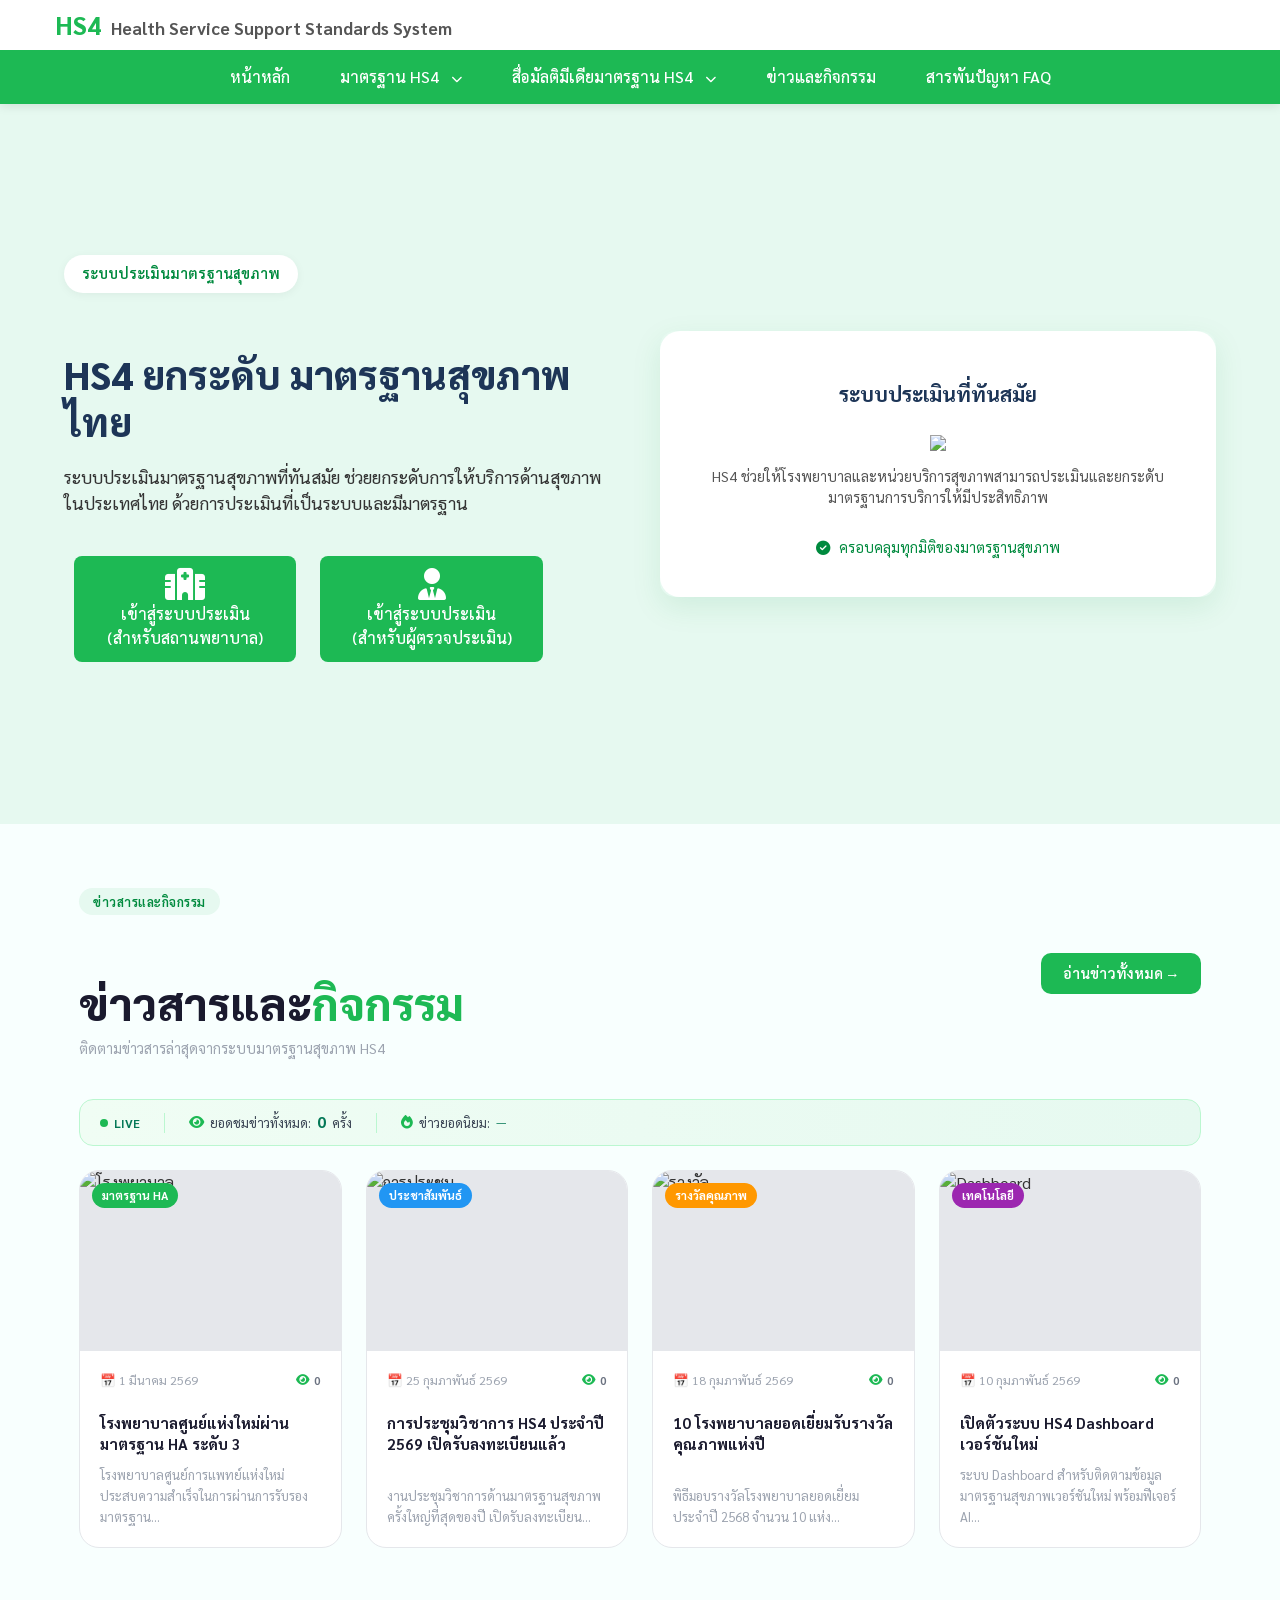
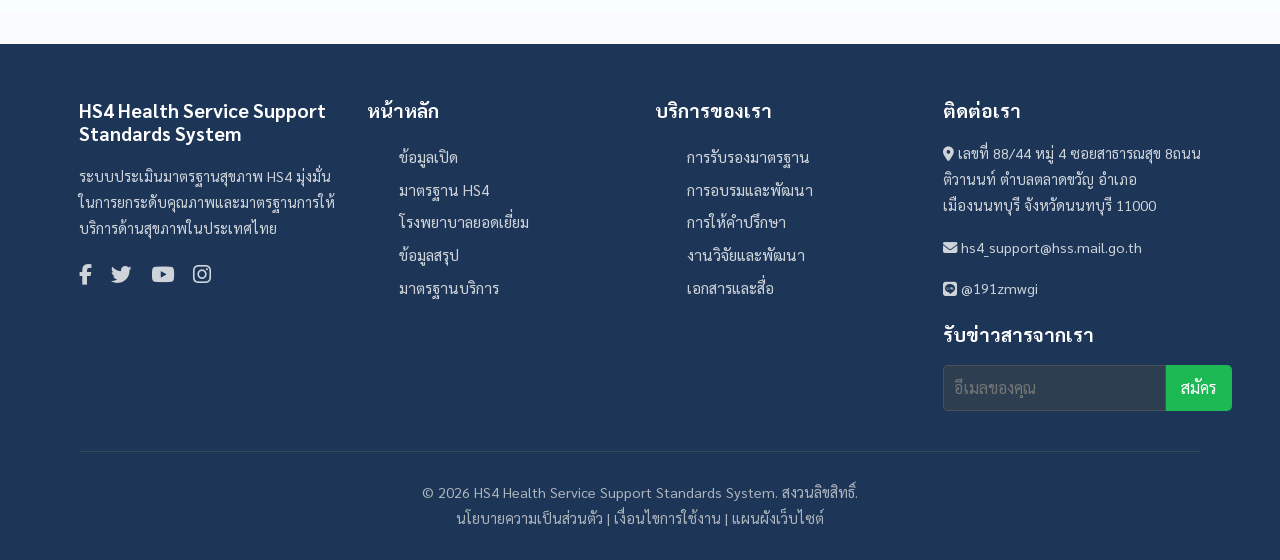
==== index.html @ 90c25e8b "Add files via upload" ====
<!DOCTYPE html>
<html lang="th">
<head>
    <meta charset="UTF-8">
    <meta name="viewport" content="width=device-width, initial-scale=1.0">
    <title>HS4 Health Service Support Standards System</title> 
    <!-- External Resources -->
    <link href="https://fonts.googleapis.com/css2?family=Sarabun:wght@300;400;500;700;800&display=swap" rel="stylesheet">
    <link rel="stylesheet" href="https://cdnjs.cloudflare.com/ajax/libs/font-awesome/6.4.0/css/all.min.css">
    <link href="https://cdn.jsdelivr.net/npm/bootstrap@5.3.2/dist/css/bootstrap.min.css" rel="stylesheet">
    <script src="https://cdn.jsdelivr.net/npm/chart.js@2.9.4/dist/Chart.min.js"></script>

    <!-- Custom CSS -->
    <link rel="stylesheet" href="style.css">
</head>
<body>

    <!-- Header Section -->
    <header>
        <div class="header-top">
            <div class="container logo-container">
                <div class="logo-wrapper">
                    <a href="#" class="logo-text">
                        <span style="color:#1db954; font-weight:800; font-size:1.3em;">HS4</span>
                        <span style="color:#555; font-size:0.9em; margin-left:6px;">Health Service Support Standards System</span>
                    </a>
                </div>
                <button class="mobile-nav-toggle" aria-label="Toggle navigation" aria-expanded="false">
                    <i class="fas fa-bars"></i>
                </button>
            </div>
        </div>

        
<div class="header-nav" id="main-nav">
    <div class="container">
        <nav>
            <ul class="nav-links">
                <!-- หน้าหลัก: เรียกใช้ฟังก์ชันที่ซ่อนหน้าอื่นทั้งหมดและโชว์หน้าแรก -->
                <li><a href="javascript:void(0)" onclick="goToHome();">หน้าหลัก</a></li>
                
                <li class="has-submenu">
                    <a href="javascript:void(0)">มาตรฐาน HS4 <i class="fas fa-chevron-down dropdown-icon"></i></a>
                    <ul class="submenu">
                        <li><a href="manual/manual_hs4.pdf" target="_blank">คู่มือการใช้งานระบบ</a></li>
                        <li><a href="manual/ebook/html/mobile" target="_blank">คู่มือกระบวนการส่งเสริม และพัฒนา HS4</a></li>
                    </ul>
                </li>

                <li class="has-submenu">
                    <a href="javascript:void(0)">สื่อมัลติมีเดียมาตรฐาน HS4 <i class="fas fa-chevron-down dropdown-icon"></i></a>
                    <ul class="submenu">
                        <!-- เพิ่ม return false; เพื่อไม่ให้หน้าเด้ง -->
                        <li><a href="#" onclick="showVideoPage('conference'); return false;"><i class="fas fa-video"></i> วีดีโอ ประชุมวิชาการ</a></li>
                        <li><a href="#" onclick="showVideoPage('standards'); return false;"><i class="fas fa-film"></i> วีดีโอ มาตรฐานระบบ</a></li>
                        <li><a href="https://www.youtube.com/playlist?list=PL6FCkVNXNljeaVotWci-_KBGHEF1aSfK6" target="_blank">วีดิโอมาตรฐานระบบบริการสุขภาพ</a></li>
                    </ul>
                </li>
                
                <!-- แก้ไข tag <a> ที่เขียนซ้ำ และใช้ return false; -->
                <li><a href="#" onclick="showAllNewsPage(); return false;">ข่าวและกิจกรรม</a></li>
                <li class="nav-active"><a href="hs4-faq-sidebar.html">สารพันปัญหา <span class="nav-faq-badge">FAQ</span></a></li>
            </ul>
        </nav>
    </div>
</div>


    </header>

    <main>
        <!-- Hero Section -->
       <!-- Hero Section -->
        <section class="hero">
            <div class="container hero-content">
                <div class="hero-text">
                    <span class="hero-badge">ระบบประเมินมาตรฐานสุขภาพ</span>
                    <h1 style="font-size: 2.4em; color: #1d3557;">HS4 ยกระดับ มาตรฐานสุขภาพไทย</h1>
                    <p>ระบบประเมินมาตรฐานสุขภาพที่ทันสมัย ช่วยยกระดับการให้บริการด้านสุขภาพในประเทศไทย ด้วยการประเมินที่เป็นระบบและมีมาตรฐาน</p>
                    <div class="hero-buttons">
                        <a href="https://hs4.hss.moph.go.th/login" class="btn btn-primary">
                            <i class="fa-solid fa-hospital" style="font-size: 2em;"></i><br>
                             เข้าสู่ระบบประเมิน</br>(สำหรับสถานพยาบาล)  
                        </a>
                        <a href="https://hs4.hss.moph.go.th/login-staff" class="btn btn-primary">
                            <i class="fa-solid fa-user-tie" style="font-size: 2em;"></i><br>
                             เข้าสู่ระบบประเมิน</br>(สำหรับผู้ตรวจประเมิน)  
                        </a>
                    </div>
                    
                </div>
                <div class="hero-visual">
                    <div class="visual-box">
                        <!-- <i class="fas fa-microphone-alt fa-5x"></i> -->
                        <h3>ระบบประเมินที่ทันสมัย</h3>
                        <div class="image-container"><img src="../images/HS4 Logo.png"></div>
                        <p>HS4 ช่วยให้โรงพยาบาลและหน่วยบริการสุขภาพสามารถประเมินและยกระดับมาตรฐานการบริการให้มีประสิทธิภาพ</p>
                        <div class="badge-check"><i class="fas fa-check-circle"></i> ครอบคลุมทุกมิติของมาตรฐานสุขภาพ</div>
                    </div>
                </div>
            </div>
        </section>

     <!-- ============================================================
     NEWS SECTION
     ============================================================ -->
    <section id="news">
        <div class="container">
            <div class="news-header-row reveal">
                <div>
                    <div class="section-tag">ข่าวสารและกิจกรรม</div>
                    <h2 class="section-title" style="text-align:left; margin-bottom:0.25rem;">ข่าวสารและ<span>กิจกรรม</span></h2>
                    <p style="color:#9ca3af; font-size:0.9rem; margin-top:0.5rem; margin-bottom:0;">ติดตามข่าวสารล่าสุดจากระบบมาตรฐานสุขภาพ HS4</p>
                </div>
                <button class="read-all-btn" onclick="showAllNewsPage()">อ่านข่าวทั้งหมด →</button>
            </div>
            <!-- View Stats Bar -->
            <div class="vc-stats-bar" id="newsStatsBar">
                <div class="vc-live"><div class="vc-live-dot"></div><span style="font-size:.75rem;color:#047857;font-weight:700;">LIVE</span></div>
                <div class="vc-stat-sep"></div>
                <div class="vc-stat-item"><i class="fas fa-eye"></i> ยอดชมข่าวทั้งหมด: <strong id="vcNewsTotalEl">0</strong> ครั้ง</div>
                <div class="vc-stat-sep"></div>
                <div class="vc-stat-item"><i class="fas fa-fire"></i> ข่าวยอดนิยม: <span class="vc-stat-top" id="vcNewsTopEl">—</span></div>
            </div>

            <div class="news-grid">

                <div class="news-card reveal" id="hcard-news1" onclick="openNewsModal('news1')" style="position:relative;">
                    <div class="news-img">
                        <img src="https://images.unsplash.com/photo-1587351021759-3e566b6af7cc?w=400&q=80" alt="โรงพยาบาล">
                        <div class="news-cat">มาตรฐาน HA</div>
                    </div>
                    <div class="news-body">
                        <div class="news-date" style="display:flex;justify-content:space-between;align-items:center;">
                            <span>📅 1 มีนาคม 2569</span>
                            <span class="vc-view-badge" id="hbadge-news1"><i class="fas fa-eye"></i> <span class="vc-num" id="hnum-news1">0</span></span>
                        </div>
                        <h3>โรงพยาบาลศูนย์แห่งใหม่ผ่านมาตรฐาน HA ระดับ 3</h3>
                        <p>โรงพยาบาลศูนย์การแพทย์แห่งใหม่ประสบความสำเร็จในการผ่านการรับรองมาตรฐาน...</p>
                    </div>
                </div>

                <div class="news-card reveal" id="hcard-news2" onclick="openNewsModal('news2')" style="position:relative;">
                    <div class="news-img">
                        <img src="https://images.unsplash.com/photo-1576091160399-112ba8d25d1d?w=400&q=80" alt="การประชุม">
                        <div class="news-cat blue">ประชาสัมพันธ์</div>
                    </div>
                    <div class="news-body">
                        <div class="news-date" style="display:flex;justify-content:space-between;align-items:center;">
                            <span>📅 25 กุมภาพันธ์ 2569</span>
                            <span class="vc-view-badge" id="hbadge-news2"><i class="fas fa-eye"></i> <span class="vc-num" id="hnum-news2">0</span></span>
                        </div>
                        <h3>การประชุมวิชาการ HS4 ประจำปี 2569 เปิดรับลงทะเบียนแล้ว</h3>
                        <p>งานประชุมวิชาการด้านมาตรฐานสุขภาพครั้งใหญ่ที่สุดของปี เปิดรับลงทะเบียน...</p>
                    </div>
                </div>

                <div class="news-card reveal" id="hcard-news3" onclick="openNewsModal('news3')" style="position:relative;">
                    <div class="news-img">
                        <img src="https://images.unsplash.com/photo-1559757175-5700dde675bc?w=400&q=80" alt="รางวัล">
                        <div class="news-cat orange">รางวัลคุณภาพ</div>
                    </div>
                    <div class="news-body">
                        <div class="news-date" style="display:flex;justify-content:space-between;align-items:center;">
                            <span>📅 18 กุมภาพันธ์ 2569</span>
                            <span class="vc-view-badge" id="hbadge-news3"><i class="fas fa-eye"></i> <span class="vc-num" id="hnum-news3">0</span></span>
                        </div>
                        <h3>10 โรงพยาบาลยอดเยี่ยมรับรางวัลคุณภาพแห่งปี</h3>
                        <p>พิธีมอบรางวัลโรงพยาบาลยอดเยี่ยมประจำปี 2568 จำนวน 10 แห่ง...</p>
                    </div>
                </div>

                <div class="news-card reveal" id="hcard-news4" onclick="openNewsModal('news4')" style="position:relative;">
                    <div class="news-img">
                        <img src="https://images.unsplash.com/photo-1460925895917-afdab827c52f?w=400&q=80" alt="Dashboard">
                        <div class="news-cat purple">เทคโนโลยี</div>
                    </div>
                    <div class="news-body">
                        <div class="news-date" style="display:flex;justify-content:space-between;align-items:center;">
                            <span>📅 10 กุมภาพันธ์ 2569</span>
                            <span class="vc-view-badge" id="hbadge-news4"><i class="fas fa-eye"></i> <span class="vc-num" id="hnum-news4">0</span></span>
                        </div>
                        <h3>เปิดตัวระบบ HS4 Dashboard เวอร์ชันใหม่</h3>
                        <p>ระบบ Dashboard สำหรับติดตามข้อมูลมาตรฐานสุขภาพเวอร์ชันใหม่ พร้อมฟีเจอร์ AI...</p>
                    </div>
                </div>

            </div>
        </div>
    </section>

</main>
<!-- ============================================================
     ALL NEWS PAGE
     ============================================================ -->
<div id="all-news-page">

    <!-- Banner -->
    <div class="news-page-banner">
        <div class="container">
            <div class="news-page-breadcrumb">
                <a onclick="hideAllNewsPage()"><i class="fas fa-home"></i> หน้าหลัก</a>
                <span class="sep">›</span>
                <span>ข่าวสารและกิจกรรม</span>
            </div>
            <h1>ข่าวสารและ<span>กิจกรรม</span></h1>
            <p>ติดตามข่าวสาร นวัตกรรม และความเคลื่อนไหวล่าสุดจากระบบมาตรฐานสุขภาพ HS4</p>
        </div>
    </div>

    <!-- Filter Bar -->
    <div class="news-filter-bar">
        <div class="container">
            <div class="news-filter-inner">
                <div class="filter-cats" id="filterCats">
                    <button class="filter-cat-btn active" data-cat="all" onclick="filterNews('all', this)">ทั้งหมด</button>
                    <button class="filter-cat-btn" data-cat="c-ha" onclick="filterNews('c-ha', this)">มาตรฐาน HA</button>
                    <button class="filter-cat-btn" data-cat="c-pr" onclick="filterNews('c-pr', this)">ประชาสัมพันธ์</button>
                    <button class="filter-cat-btn" data-cat="c-award" onclick="filterNews('c-award', this)">รางวัลคุณภาพ</button>
                    <button class="filter-cat-btn" data-cat="c-tech" onclick="filterNews('c-tech', this)">เทคโนโลยี</button>
                    <button class="filter-cat-btn" data-cat="c-policy" onclick="filterNews('c-policy', this)">นโยบาย</button>
                    <button class="filter-cat-btn" data-cat="c-edu" onclick="filterNews('c-edu', this)">อบรม &amp; พัฒนา</button>
                    <button class="filter-cat-btn" data-cat="c-inter" onclick="filterNews('c-inter', this)">นานาชาติ</button>
                </div>
                <div class="filter-right">
                    <div class="filter-search-box">
                        <input type="text" id="newsSearchInput" placeholder="ค้นหาข่าว..." oninput="searchNews(this.value)">
                        <button><i class="fas fa-search"></i></button>
                    </div>
                    <select class="sort-select" onchange="sortNews(this.value)" id="sortSelect">
                        <option value="newest">ล่าสุดก่อน</option>
                        <option value="oldest">เก่าสุดก่อน</option>
                        <option value="alpha">ก-ฮ</option>
                    </select>
                </div>
            </div>
        </div>
    </div>

    <!-- Content -->
    <div class="container">
        <div class="news-results-info">
            <p class="results-count" id="resultsCount">แสดง <strong>1–9</strong> จาก <strong>27</strong> ข่าว</p>
            <div class="view-toggle">
                <button class="view-btn active" id="gridViewBtn" onclick="setView('grid')" title="Grid View"><i class="fas fa-th"></i></button>
                <button class="view-btn" id="listViewBtn" onclick="setView('list')" title="List View"><i class="fas fa-list"></i></button>
            </div>
        </div>

        <!-- View Stats Bar for All-News page -->
        <div class="vc-stats-bar" id="allNewsStatsBar">
            <div class="vc-live"><div class="vc-live-dot"></div><span style="font-size:.75rem;color:#047857;font-weight:700;">LIVE</span></div>
            <div class="vc-stat-sep"></div>
            <div class="vc-stat-item"><i class="fas fa-eye"></i> ยอดชมทั้งหมด: <strong id="vcAllNewsTotalEl">0</strong> ครั้ง</div>
            <div class="vc-stat-sep"></div>
            <div class="vc-stat-item"><i class="fas fa-fire"></i> ข่าวยอดนิยม: <span class="vc-stat-top" id="vcAllNewsTopEl">—</span></div>
        </div>

        <div class="allnews-grid" id="allNewsGrid"></div>
        <div id="noResults" class="no-results" style="display:none;">
            <i class="fas fa-search"></i>
            <h3>ไม่พบข่าวที่ค้นหา</h3>
            <p>ลองเปลี่ยนคำค้นหาหรือหมวดหมู่</p>
        </div>
        <div class="pagination-wrap" id="paginationWrap"></div>
    </div>

</div>



<!-- ============================================================
     VIDEO PAGE
     ============================================================ -->
<div id="video-page">

    <!-- Banner -->
    <div class="vp-banner" id="vpBanner">
        <div class="container">
            <div class="vp-breadcrumb">
                <a onclick="hideVideoPage()">หน้าหลัก</a>
                <span class="sep">›</span>
                <a>มาตรฐาน HS4</a>
                <span class="sep">›</span>
                <span id="vpBreadcrumbCurrent">วีดีโอ</span>
            </div>
            <h1 id="vpBannerTitle">วีดีโอ <span id="vpBannerSpan">ประชุมเชิงวิชาการ</span></h1>
            <p id="vpBannerDesc">รวมวีดีโอการประชุม สัมมนา และการนำเสนอวิชาการด้านมาตรฐานสุขภาพ</p>
            <div class="vp-banner-stats">
                <div class="vp-banner-stat"><strong id="vpStatTotal">20</strong><span>วีดีโอทั้งหมด</span></div>
                <div class="vp-banner-stat"><strong>2.5K+</strong><span>ผู้ชมรวม</span></div>
                <div class="vp-banner-stat"><strong>2569</strong><span>ปีล่าสุด</span></div>
            </div>
        </div>
    </div>

    <!-- Tab bar -->
    <div class="vp-tabs-bar">
        <div class="container">
            <div class="vp-tabs-inner">
                <div class="vp-tab-btns">
                    <button class="vp-tab-btn active" id="vpTabConf" onclick="switchVideoTab('conference')">
                        <i class="fas fa-chalkboard-teacher"></i> ประชุมเชิงวิชาการ
                        <span class="vp-tab-count">12</span>
                    </button>
                    <button class="vp-tab-btn" id="vpTabStd" onclick="switchVideoTab('standards')">
                        <i class="fas fa-certificate"></i> มาตรฐานระบบ
                        <span class="vp-tab-count">8</span>
                    </button>
                </div>
                <div class="vp-search-wrap">
                    <div class="vp-search-box">
                        <input type="text" id="vpSearchInput" placeholder="ค้นหาวีดีโอ..." oninput="vpSearch(this.value)">
                        <button><i class="fas fa-search"></i></button>
                    </div>
                </div>
            </div>
        </div>
    </div>

    <!-- Body -->
    <div class="vp-body">
        <div class="container">

            <!-- Section header -->
            <div class="vp-section-head">
                <div class="vp-section-title">
                    <i class="fas fa-play-circle"></i>
                    <span id="vpSectionLabel">วีดีโอแนะนำ</span>
                </div>
                <div style="display:flex;align-items:center;gap:1rem;">
                    <span id="vpResultCount" style="font-size:0.82rem;color:#9ca3af;"></span>
                    <div class="vp-sort-row">
                        <select class="vp-sort-sel" onchange="vpSort(this.value)">
                            <option value="newest">ล่าสุดก่อน</option>
                            <option value="popular">ยอดนิยม</option>
                            <option value="alpha">ตามตัวอักษร</option>
                        </select>
                    </div>
                </div>
            </div>
            <!-- Video View Stats Bar -->
            <div class="vc-stats-bar" id="videoStatsBar">
                <div class="vc-live"><div class="vc-live-dot"></div><span style="font-size:.75rem;color:#047857;font-weight:700;">LIVE</span></div>
                <div class="vc-stat-sep"></div>
                <div class="vc-stat-item"><i class="fas fa-play-circle"></i> ยอดชมวีดีโอทั้งหมด: <strong id="vcVideoTotalEl">0</strong> ครั้ง</div>
                <div class="vc-stat-sep"></div>
                <div class="vc-stat-item"><i class="fas fa-fire"></i> ยอดนิยม: <span class="vc-stat-top" id="vcVideoTopEl">—</span></div>
            </div>
            <div class="vp-grid" id="vpGrid"></div>
            <div class="vp-empty" id="vpEmpty" style="display:none;">
                <i class="fas fa-video-slash"></i>
                <h3>ไม่พบวีดีโอที่ค้นหา</h3>
                <p>ลองเปลี่ยนคำค้นหา หรือเลือกหมวดหมู่อื่น</p>
            </div>
        </div>
    </div>
</div>

<!-- Video player modal -->
<div class="vp-modal-backdrop" id="vpModalBackdrop" onclick="handleVpBackdrop(event)">
    <div class="vp-modal-box" id="vpModalBox">
        <div class="vp-modal-player">
            <img id="vpModalImg" src="" alt="">
            <div class="vp-modal-play-center">
                <button class="vp-modal-play-btn"><i class="fas fa-play"></i></button>
                <span class="vp-modal-note">* คลิกเพื่อเปิด YouTube บนแท็บใหม่</span>
            </div>
            <button class="vp-modal-close" onclick="closeVideoModal()"><i class="fas fa-times"></i></button>
        </div>
        <div class="vp-modal-info">
            <h3 id="vpModalTitle"></h3>
            <div class="vp-modal-info-row">
                <div class="vp-modal-meta">
                    <span><i class="far fa-calendar-alt"></i> <span id="vpModalDate"></span></span>
                    <span><i class="fas fa-eye"></i> <span id="vpModalViews"></span> ครั้ง</span>
                    <span><i class="fas fa-clock"></i> <span id="vpModalDur"></span></span>
                    <span><i class="fas fa-tag"></i> <span id="vpModalCat"></span></span>
                </div>
                <div class="vp-modal-share">
                    <button class="vp-share-btn yt" onclick="openYouTube()"><i class="fab fa-youtube"></i> YouTube</button>
                    <button class="vp-share-btn fb"><i class="fab fa-facebook-f"></i></button>
                    <button class="vp-share-btn ln"><i class="fas fa-comment"></i></button>
                </div>
            </div>
        </div>
    </div>
</div>


<!-- ============================================================
     NEWS MODAL POPUP
     ============================================================ -->
<div class="news-modal-backdrop" id="newsModalBackdrop" onclick="handleBackdropClick(event)">
    <div class="news-modal-box" id="newsModalBox">

        <!-- Green banner header with title -->
        <div class="modal-hero-banner" id="modalHeroBanner">
            <button class="modal-close-btn" onclick="closeNewsModal()" title="ปิด">
                <i class="fas fa-times"></i>
            </button>
            <div class="modal-hero-banner-inner">
                <div class="modal-cat-badge" id="modalCatBadge"></div>
                <h2 id="modalHeroTitle"></h2>
            </div>
        </div>

        <!-- Scrollable body -->
        <div class="modal-scroll-body">

            <!-- Meta row -->
            <div class="modal-meta-row">
                <div class="modal-meta-item"><i class="far fa-calendar-alt"></i> <span id="modalDate"></span></div>
                <div class="modal-meta-item"><i class="far fa-user"></i> <span id="modalAuthor"></span></div>
                <div class="modal-meta-item"><i class="fas fa-tag"></i> <span id="modalCategory"></span></div>
                <div class="modal-meta-item vc-modal-meta">
                    <i class="fas fa-eye"></i>
                    <span class="vc-modal-num" id="modalViewCount">0</span>
                    <span>ครั้ง</span>
                </div>
            </div>

            <!-- Content -->
            <div class="modal-content-area">
                <div class="modal-lead" id="modalLead"></div>
                <div class="modal-body-text" id="modalBody"></div>
            </div>

            <!-- Footer row -->
            <div class="modal-footer-row">
                <div class="modal-brand-note"><i class="fas fa-shield-alt"></i> HS4 Health Standards System</div>
                <div>
                    <span class="modal-share-label" style="margin-right:0.75rem;">แชร์ข่าวนี้:</span>
                    <div class="modal-share-btns" style="display:inline-flex;">
                        <button class="share-btn fb"><i class="fab fa-facebook-f"></i> Facebook</button>
                        <button class="share-btn tw"><i class="fab fa-twitter"></i> Twitter</button>
                        <button class="share-btn ln"><i class="fas fa-comment"></i> Line</button>
                    </div>
                </div>
            </div>
        </div>
    </div>
</div>


<!-----------------=============================================
FAQ
===========================================-------------------->






<!-- ============================================================
     FOOTER
     ============================================================ -->
<footer>
    <div class="container">
        <div class="footer-grid">
            <div class="footer-col">
                <h4>HS4 Health Service Support Standards System</h4>
                <p>ระบบประเมินมาตรฐานสุขภาพ HS4 มุ่งมั่นในการยกระดับคุณภาพและมาตรฐานการให้บริการด้านสุขภาพในประเทศไทย</p>
                <div class="social-icons">
                    <a href="#"><i class="fab fa-facebook-f"></i></a>
                    <a href="#"><i class="fab fa-twitter"></i></a>
                    <a href="#"><i class="fab fa-youtube"></i></a>
                    <a href="#"><i class="fab fa-instagram"></i></a>
                </div>
            </div>
            <div class="footer-col">
                <h4>หน้าหลัก</h4>
                <ul>
                    <li><a href="#opendata">ข้อมูลเปิด</a></li>
                    <li><a href="#standard">มาตรฐาน HS4</a></li>
                    <li><a href="#moph">โรงพยาบาลยอดเยี่ยม</a></li>
                    <li><a href="#sumary">ข้อมูลสรุป</a></li>
                    <li><a href="#service">มาตรฐานบริการ</a></li>
                </ul>
            </div>
            <div class="footer-col">
                <h4>บริการของเรา</h4>
                <ul>
                    <li><a href="#">การรับรองมาตรฐาน</a></li>
                    <li><a href="#">การอบรมและพัฒนา</a></li>
                    <li><a href="#">การให้คำปรึกษา</a></li>
                    <li><a href="#">งานวิจัยและพัฒนา</a></li>
                    <li><a href="#">เอกสารและสื่อ</a></li>
                </ul>
            </div>
            <div class="footer-col">
                    <h4>ติดต่อเรา</h4>
                    <p><i class="fas fa-map-marker-alt"></i>  เลขที่ 88/44 หมู่ 4 ซอยสาธารณสุข 8ถนนติวานนท์ ตำบลตลาดขวัญ อำเภอเมืองนนทบุรี จังหวัดนนทบุรี 11000</p>
                    <p><i class="fas fa-envelope"></i> hs4_support@hss.mail.go.th</p>
                    <p><i class="fa-brands fa-line"></i> @191zmwgi</p>
                    <h4>รับข่าวสารจากเรา</h4>
                    <form class="newsletter-form">
                        <input type="email" placeholder="อีเมลของคุณ">
                        <button type="submit" class="btn-submit">สมัคร</button>
                    </form>
            </div>
        </div>
        <div class="footer-bottom">
            <p>&copy; 2026 HS4 Health Service Support Standards System. สงวนลิขสิทธิ์.</p>
            <p>นโยบายความเป็นส่วนตัว | เงื่อนไขการใช้งาน | แผนผังเว็บไซต์</p>
        </div>
    </div>
</footer>




</main>
<script src="script.js"></script>
</body>
</html>
---- style.css ----
/* ============================================================
   GLOBAL & VARIABLES
   ============================================================ */
* { margin: 0; padding: 0; box-sizing: border-box; }

:root {
    --primary-color: #1db954;
    --primary-color-hover: #17a049;
    --bg-color: #f9fbfd;
    --heading-color: #1d3557;
    --text-primary: #333;
    /* ... คัดลอก CSS Variables อื่นๆ จากต้นฉบับ ... */

    --text-secondary: #555;
    --heading-color: #1d3557;
    --primary-color: #1db954;
    --primary-color-hover: #17a049;
    --medium-green: #008a3e;
    --dark-green: #005f2a;
    --color-pink: #f54899;
    --border-color: #e0e0e0;
    --border-color-light: #ddd;
    --border-color-lightest: #eee;
    --shadow-color: rgba(0,0,0,0.05);
    --shadow-color-card: rgba(0,0,0,0.08);
    --shadow-color-hero: rgba(0,138,62,0.1);
    --footer-bg: #1d3557;
    /* News variables */
    --green-primary: #1db954;
    --green-dark: #17a049;
    --green-light: #e6f9f0;
    --text-main: #1a1a2e;
    --text-body: #374151;
    --border: #e5e7eb;
    --bg-light: #f8fffe;
}

body {
    font-family: 'Sarabun', sans-serif;
    background-color: var(--bg-color);
    color: var(--text-primary);
}

/* ============================================================
   HEADER & NAVIGATION
   ============================================================ */
header {
    box-shadow: 0 2px 10px rgba(0,0,0,0.1);
    position: sticky;
    top: 0;
    z-index: 1000;
    background-color: #fff;
}
/* ... คัดลอก CSS ของ Header, Nav, Hero, News, Table, Modal และ Responsive ทั้งหมดจากต้นฉบับ ... */

h1,h2,h3,h4,h5,h6 {
    font-weight: 700;
    margin-bottom: 0.8rem;
    color: var(--heading-color);
    margin-top: 1em;
}

p { margin-bottom: 1rem; color: var(--text-secondary); }
a { text-decoration: none; color: var(--primary-color); }
img { max-width: 100%; height: auto; display: block; }

.container { width: 90%; max-width: 1200px; margin: 0 auto; padding: 0 15px; }
section { padding: 60px 0; }

/* ============================================================
   SECTION TAGS
   ============================================================ */
.section-tag {
    display: inline-block;
    background: var(--green-light);
    color: var(--medium-green);
    font-weight: 600;
    font-size: 0.8rem;
    padding: 4px 14px;
    border-radius: 100px;
    text-transform: uppercase;
    letter-spacing: 0.5px;
    margin-bottom: 1rem;
}
.section-tag.pink-tag { background-color: var(--bg-accent-light-pink); color: var(--color-pink); }

/* ============================================================
   BUTTONS
   ============================================================ */
.btn {
    display: inline-block;
    padding: 12px 25px;
    margin: 10px;
    border-radius: 8px;
    font-weight: 500;
    font-size: 1em;
    transition: all 0.3s ease;
    cursor: pointer;
    border: none;
}
.btn-primary { background-color: var(--primary-color); color: #fff; text-align: center; width: 40%; }
.btn-primary:hover { background-color: var(--primary-color-hover); }
.btn-secondary {
    background-color: var(--bg-accent-light-green);
    color: var(--primary-color);
    border: 1px solid var(--primary-color);
    text-align: center; width: 40%;
}
.btn-secondary:hover { background-color: var(--bg-accent-lighter-green); }

/* ============================================================
   HEADER & NAV
   ============================================================ */
header {
    box-shadow: 0 2px 10px rgba(0,0,0,0.1);
    position: sticky;
    top: 0;
    z-index: 1000;
    background-color: #fff;
}
.header-top { background-color: #fff; padding: 10px 0; display: flex; align-items: center; }
.logo-container { display: flex; justify-content: space-between; align-items: center; width: 100%; }
.logo-wrapper { display: flex; align-items: center; gap: 15px; }
.logo-img { height: 50px; width: auto; }
.logo-text { font-size: 1.2rem; font-weight: 700; color: #006400; text-decoration: none; line-height: 1.2; }
.header-nav { background-color: #1db954; width: 100%; transition: max-height 0.35s ease-out; }
.header-nav nav { display: flex; justify-content: center; }
.nav-links { list-style: none; display: flex; margin: 0; padding: 0; }
.nav-links li { margin: 0; position: relative; }
.nav-links a { display: block; color: #fff !important; font-weight: 500; text-decoration: none; padding: 15px 25px; transition: all 0.3s ease; }
.nav-links a:hover { background-color: rgba(0,0,0,0.1); }
.dropdown-icon { font-size: 0.7em; margin-left: 8px; transition: transform 0.3s ease; }
.submenu {
    list-style: none; padding: 0; margin: 0;
    position: absolute; top: 100%; left: 0;
    background-color: #28a745; min-width: 220px;
    box-shadow: 0 4px 10px rgba(0,0,0,0.15);
    border-radius: 0 0 4px 4px;
    opacity: 0; visibility: hidden;
    transform: translateY(10px);
    transition: all 0.3s ease;
}
.has-submenu:hover .submenu { opacity: 1; visibility: visible; transform: translateY(0); }
.submenu li a { padding: 12px 20px; }
.mobile-nav-toggle { display: none; background: none; border: none; font-size: 1.8rem; color: #333; cursor: pointer; }

@media (max-width: 768px) {
    .logo-text { font-size: 1rem; }
    .logo-img { height: 40px; }
    .mobile-nav-toggle { display: block; }
    .header-nav { position: absolute; top: 100%; left: 0; right: 0; overflow: hidden; max-height: 0; }
    .header-nav.nav-active { max-height: 100vh; }
    .nav-links { flex-direction: column; width: 100%; }
    .nav-links a { text-align: left; padding: 15px 25px; border-bottom: 1px solid rgba(255,255,255,0.1); }
    .has-submenu>a { display: flex; justify-content: space-between; align-items: center; }
    .submenu { position: static; transform: none; opacity: 1; visibility: visible; background-color: #1a9e4a; box-shadow: none; max-height: 0; overflow: hidden; }
    .submenu.submenu-active { max-height: 200px; }
    .submenu a { padding-left: 40px; }
}

/* ============================================================
   HERO SECTION
   ============================================================ */
.hero {
    background-color: #e6f9f0;
    padding: 80px 0;
    min-height: 80vh;
    display: flex;
    align-items: center;
}
.hero-content {
    display: flex;
    align-items: center;
    gap: 40px;
    background-color: transparent;
    margin: 0 auto;
    padding: 20px 0;
}
.hero-visual{
  background-color:white;
  border-radius: 20px;
}
.hero-text, .hero-visual { flex: 1; }
.hero-badge {
    display: inline-block;
    background-color:white;
    color: var(--medium-green);
    padding: 8px 18px;
    border-radius: 25px;
    font-size: 0.9em;
    font-weight: 600;
    margin-bottom: 20px;
    box-shadow: 0 2px 10px var(--shadow-color);
}
.hero-text h1 { font-size: 2.8em; font-weight: 800; color: var(--dark-green); line-height: 1.2; margin-bottom: 20px; }
.hero-text p { font-size: 1.1em; color: var(--text-primary); margin-bottom: 30px; margin-top: 1em; }
.hero-stats { margin-top: 40px; display: flex; gap: 30px; flex-wrap: wrap; }
.hero-stats div { font-size: 0.95em; color: var(--text-primary); }
.hero-stats strong { display: block; font-size: 1.8em; color: var(--medium-green); font-weight: 700; }
.visual-box {
    background-color: var(--bg-secondary-color);
    padding: 30px;
    border-radius: 15px;
    box-shadow: 0 10px 30px var(--shadow-color-hero);
    text-align: center;
}
.visual-box h3 { font-size: 1.3em; color: var(--heading-color); }
.visual-box p { font-size: 0.9em; color: var(--text-secondary); margin-bottom: 20px; }
.badge-check {
    background-color: var(--bg-accent-light-green);
    color: var(--medium-green);
    padding: 8px 15px;
    border-radius: 20px;
    font-size: 0.9em;
    display: inline-block;
}
.badge-check i { margin-right: 5px; }

.image-container {
    display: flex;
    justify-content: center; /* จัดกลางแนวนอน */
    align-items: center;     /* จัดกลางแนวตั้ง */
    padding: 15px 0;
}


/* ============================================================
   OPEN DATA SECTION
   ============================================================ */
.open-data { background-color: var(--bg-secondary-color); }
.open-data h2 { text-align: center; font-size: 2.2em; margin-bottom: 15px; }
.open-data>.container>p { text-align: center; max-width: 700px; margin: 0 auto 40px; }
.cards-grid { display: grid; grid-template-columns: repeat(auto-fit, minmax(250px, 1fr)); gap: 30px; }
.card {
    background-color: var(--bg-color);
    padding: 30px;
    border-radius: 10px;
    border: 1px solid var(--border-color);
    transition: transform 0.3s ease, box-shadow 0.3s ease;
}
.card:hover { transform: translateY(-5px); background-color: var(--bg-accent-light-green); box-shadow: 0 8px 20px var(--shadow-color-card); }
.card i { font-size: 2.5em; color: var(--primary-color); margin-bottom: 15px; display: block; }
.card h3 { font-size: 1.2em; margin-bottom: 10px; }
.card p { font-size: 0.9em; line-height: 1.6; }

/* ============================================================
   DATA TABLE SECTION
   ============================================================ */
.data-table-info { background-color: var(--bg-accent-light-green); }
.data-table-info h3 { font-size: 1.8em; text-align: center; margin-bottom: 30px; }
.data-table-info table {
    width: 100%; border-collapse: collapse; margin-bottom: 30px;
    background-color: var(--bg-secondary-color);
    box-shadow: 0 4px 15px var(--shadow-color);
    border-radius: 8px; overflow: hidden;
}
.data-table-info th, .data-table-info td { padding: 15px; text-align: left; border-bottom: 1px solid var(--border-color-lightest); }
.data-table-info th { background-color: var(--bg-accent-lighter-green); color: var(--dark-green); font-weight: 600; }
.data-table-info td { font-size: 0.95em; }
.data-table-info tr:last-child td { border-bottom: none; }
.data-table-info .btn { display: block; width: fit-content; margin: 0 auto; }

/* ============================================================
   NEWS SECTION
   ============================================================ */
#news { background: var(--bg-light); padding: 4rem 0; }
.news-header-row {
    display: flex; align-items: center; justify-content: space-between;
    flex-wrap: wrap; gap: 1.5rem; margin-bottom: 2.5rem;
}
.section-title { font-size: clamp(1.8rem, 4vw, 2.8rem); font-weight: 800; color: var(--text-main); line-height: 1.2; margin-bottom: 1rem; }
.section-title span { color: var(--green-primary); }
.read-all-btn {
    display: inline-flex; align-items: center; gap: 6px;
    background: var(--green-primary); color: white;
    padding: 10px 22px; border-radius: 10px;
    font-size: 0.9rem; font-weight: 600;
    cursor: pointer; border: none; transition: all 0.2s;
}
.read-all-btn:hover { background: var(--green-dark); transform: translateX(2px); }
.news-grid { display: grid; grid-template-columns: repeat(4, 1fr); gap: 1.5rem; }
@media (max-width: 1100px) { .news-grid { grid-template-columns: repeat(2, 1fr); } }
@media (max-width: 600px) { .news-grid { grid-template-columns: 1fr; } }

.news-card {
    border-radius: 20px; overflow: hidden; background: white;
    border: 1px solid var(--border);
    transition: all 0.3s ease-in-out; cursor: pointer;
    display: flex; flex-direction: column;
}
.news-card:hover { transform: translateY(-8px); box-shadow: 0 20px 40px rgba(0,0,0,0.08); }
.news-img { height: 180px; position: relative; overflow: hidden; background: #e5e7eb; }
.news-img img { width: 100%; height: 100%; object-fit: cover; transition: transform 0.4s ease; }
.news-card:hover .news-img img { transform: scale(1.05); }
.news-cat {
    position: absolute; top: 12px; left: 12px;
    background: var(--green-primary); color: white;
    font-size: 0.72rem; font-weight: 700;
    padding: 4px 10px; border-radius: 100px; z-index: 1;
}
.news-cat.blue { background: #2196f3; }
.news-cat.orange { background: #ff9800; }
.news-cat.purple { background: #9c27b0; }
.news-body { padding: 1.25rem; flex-grow: 1; display: flex; flex-direction: column; }
.news-date { font-size: 0.78rem; color: #9ca3af; margin-bottom: 0.5rem; display: flex; align-items: center; gap: 5px; }
.news-body h3 { font-size: 0.95rem; font-weight: 700; color: var(--text-main); line-height: 1.4; margin-bottom: 0.5rem; flex-grow: 1; }
.news-body p { font-size: 0.82rem; color: #9ca3af; line-height: 1.6; margin-bottom: 0; }

/* ============================================================
   HA STANDARDS SECTION
   ============================================================ */
.ha-standards { background-color: var(--bg-secondary-color); }
.ha-standards h2 { text-align: center; font-size: 2.2em; margin-bottom: 15px; }
.ha-standards>.container>p { text-align: center; max-width: 700px; margin: 0 auto 40px; }
.ha-content { display: flex; gap: 40px; }
.ha-levels, .ha-steps {
    flex: 1; background-color: var(--bg-color);
    padding: 30px; border-radius: 10px;
    border: 1px solid var(--border-color); margin-top: 1em;
}
.ha-steps p { font-size: 12px; }
.ha-levels h4, .ha-steps h4 { font-size: 1.5em; margin-bottom: 20px; color: var(--medium-green); }
.level-item {
    padding: 15px; margin-bottom: 15px;
    border-left: 4px solid var(--border-color-light);
    transition: all 0.3s ease;
}
.level-item.active, .level-item:hover { border-left-color: var(--primary-color); background-color: var(--bg-accent-light-green); }
.level-item h5 { font-size: 1.1em; margin-bottom: 5px; }
.ha-steps ol { list-style: none; }
.ha-steps li { padding: 12px 0 12px 40px; border-bottom: 1px dashed var(--border-color-light); position: relative; font-size: 1.05em; }
.ha-steps li:last-child { border-bottom: none; }
.ha-steps li span {
    position: absolute; left: 0; top: 10px;
    background-color: var(--primary-color); color: var(--bg-secondary-color);
    width: 30px; height: 30px; border-radius: 50%;
    display: flex; align-items: center; justify-content: center;
    font-weight: 700; font-size: 0.9em;
}

/* ============================================================
   HOSPITALS SECTION
   ============================================================ */
.featured-hospitals { background-color: var(--bg-accent-light-green); }
.featured-hospitals h2 { text-align: center; font-size: 2.2em; margin-bottom: 15px; }
.featured-hospitals>.container>p { text-align: center; max-width: 700px; margin: 0 auto 40px; }
.hospital-grid { display: grid; grid-template-columns: repeat(auto-fit, minmax(280px, 1fr)); gap: 30px; margin-bottom: 40px; }
.hospital-card {
    background-color: var(--bg-secondary-color);
    border-radius: 10px;
    box-shadow: 0 5px 15px var(--shadow-color);
    overflow: hidden; transition: transform 0.3s ease; position: relative;
}
.hospital-card:hover { transform: translateY(-5px); }
.hospital-card img { width: 100%; height: 200px; object-fit: cover; }
.hospital-tag {
    position: absolute; top: 15px; left: 15px;
    background-color: rgba(245,72,153,0.9);
    color: white; padding: 5px 10px; border-radius: 5px;
    font-size: 0.8em; font-weight: 500;
}
.hospital-rating {
    position: absolute; top: 15px; right: 15px;
    background-color: rgba(255,193,7,0.9);
    color: #111; padding: 5px 10px; border-radius: 15px;
    font-size: 0.85em; font-weight: 500;
}
.hospital-card h3 { font-size: 1.3em; margin: 15px 20px 5px; }
.hospital-card p { font-size: 0.95em; color: var(--text-secondary); margin: 0 20px 15px; }
.hospital-card p i { margin-right: 5px; color: var(--primary-color); }

/* ============================================================
   DATA VISUALIZATION
   ============================================================ */
.data-visualization { background-color: var(--bg-secondary-color); }
.data-visualization h2 { text-align: center; font-size: 2.2em; margin-bottom: 15px; }
.data-visualization>.container>p { text-align: center; max-width: 700px; margin: 0 auto 40px; }
.tabs { text-align: center; margin-bottom: 30px; border-bottom: 2px solid #eee; }
.tab-button {
    background: none; border: none; padding: 15px 25px;
    font-size: 1.1em; font-weight: 500; cursor: pointer;
    color: #555; position: relative; bottom: -2px; font-family: 'Sarabun', sans-serif;
}
.tab-button.active { color: #1db954; border-bottom: 2px solid #1db954; }
.tab-content { display: none; }
.tab-content.active { display: block; }
.chart-container {
    margin-bottom: 40px; padding: 20px;
    background-color: #f9fbfd;
    border: 1px solid #e0e0e0; border-radius: 8px;
}
.chart-container h4 { text-align: center; font-size: 1.2em; margin-bottom: 20px; }
.chart-container table thead { color: #008a3e; font-size: 16px; }
.charts-row { display: flex; gap: 30px; }
.pie-chart-container, .line-chart-container { flex: 1; }

/* ============================================================
   TABLE
   ============================================================ */
table { border: 1px solid #ccc; border-collapse: collapse; margin: 0; padding: 0; width: 100%; table-layout: fixed; }
table tr { background-color: #f8f8f8; border: 1px solid #ddd; padding: .35em; font-size: 15px; }
table th, table td { padding: .625em; text-align: center; font-size: 15px; }
table th { font-size: 1em; letter-spacing: .1em; text-transform: uppercase; }
tbody tr:hover { background-color: #dcf9eb; }

@media screen and (max-width: 600px) {
    table { border: 0; }
    table thead { border: none; clip: rect(0 0 0 0); height: 1px; margin: -1px; overflow: hidden; padding: 0; position: absolute; width: 1px; }
    table tr { border-bottom: 3px solid #ddd; display: block; margin-bottom: .625em; }
    table td { border-bottom: 1px solid #ddd; display: block; font-size: .8em; text-align: right; }
    table td::before { content: attr(data-label); float: left; font-weight: bold; text-transform: uppercase; }
    table td:last-child { border-bottom: 0; }
}

/* ============================================================
   ALL NEWS PAGE
   ============================================================ */
#all-news-page {
    display: none;
    min-height: 100vh;
    background: #f4f8f5;
    padding-top: 0;
}
#all-news-page.active { display: block; }

/* Page hero banner */
.news-page-banner {
    background: linear-gradient(135deg, #0a3320 0%, #1a5c38 40%, #0d4a2a 100%);
    padding: 3.5rem 0 3rem;
    position: relative;
    overflow: hidden;
}
.news-page-banner::before {
    content: '';
    position: absolute; inset: 0;
    background-image: radial-gradient(circle at 20% 50%, rgba(29,185,84,0.18) 0%, transparent 55%),
                      radial-gradient(circle at 80% 20%, rgba(0,200,120,0.12) 0%, transparent 45%);
}
.news-page-banner::after {
    content: '';
    position: absolute; inset: 0;
    background-image: linear-gradient(rgba(29,185,84,0.07) 1px, transparent 1px),
                      linear-gradient(90deg, rgba(29,185,84,0.07) 1px, transparent 1px);
    background-size: 50px 50px;
}
.news-page-banner .container { position: relative; z-index: 1; }
.news-page-banner h1 {
    font-size: clamp(1.9rem, 4vw, 2.8rem);
    font-weight: 800; color: #fff;
    margin: 0 0 0.5rem; line-height: 1.2;
}
.news-page-banner h1 span { color: #69f0ae; }
.news-page-banner p { color: rgba(255,255,255,0.65); font-size: 1rem; margin: 0; }
.news-page-breadcrumb {
    display: flex; align-items: center; gap: 8px;
    font-size: 0.82rem; color: rgba(255,255,255,0.5);
    margin-bottom: 1rem;
}
.news-page-breadcrumb a { color: rgba(255,255,255,0.65); cursor: pointer; transition: color 0.2s; }
.news-page-breadcrumb a:hover { color: #69f0ae; }
.news-page-breadcrumb .sep { color: rgba(255,255,255,0.3); }

/* Filter + Sort bar */
.news-filter-bar {
    background: #fff;
    border-bottom: 1px solid #e8f0ec;
    padding: 1rem 0;
    box-shadow: 0 2px 12px rgba(0,0,0,0.05);
    position: sticky; top: 0;
    z-index: 100;
}
.news-filter-inner {
    display: flex; align-items: center; justify-content: space-between;
    gap: 1rem; flex-wrap: wrap;
}
.filter-cats {
    display: flex; align-items: center; gap: 0.5rem; flex-wrap: wrap;
}
.filter-cat-btn {
    padding: 6px 16px; border-radius: 100px;
    font-size: 0.82rem; font-weight: 600;
    border: 1.5px solid #d1e8d8; background: #fff;
    color: #555; cursor: pointer;
    transition: all 0.2s; font-family: 'Sarabun', sans-serif;
}
.filter-cat-btn:hover { border-color: var(--primary-color); color: var(--primary-color); background: #f0fdf5; }
.filter-cat-btn.active { background: var(--primary-color); color: #fff; border-color: var(--primary-color); }

.filter-right { display: flex; align-items: center; gap: 0.75rem; }
.filter-search-box {
    display: flex; align-items: center;
    border: 1.5px solid #d1e8d8; border-radius: 10px;
    overflow: hidden; background: #f8fffe;
    transition: border-color 0.2s;
}
.filter-search-box:focus-within { border-color: var(--primary-color); }
.filter-search-box input {
    border: none; outline: none; padding: 7px 12px;
    font-size: 0.85rem; background: transparent;
    font-family: 'Sarabun', sans-serif; width: 180px;
    color: var(--text-primary);
}
.filter-search-box button {
    background: none; border: none; cursor: pointer;
    padding: 7px 12px; color: #888;
    transition: color 0.2s;
}
.filter-search-box button:hover { color: var(--primary-color); }
.sort-select {
    border: 1.5px solid #d1e8d8; border-radius: 10px;
    padding: 7px 12px; font-family: 'Sarabun', sans-serif;
    font-size: 0.85rem; color: var(--text-primary);
    background: #f8fffe; outline: none; cursor: pointer;
    transition: border-color 0.2s;
}
.sort-select:focus { border-color: var(--primary-color); }

/* Results info */
.news-results-info {
    display: flex; align-items: center; justify-content: space-between;
    padding: 1.25rem 0 0.5rem; flex-wrap: wrap; gap: 0.5rem;
}
.results-count {
    font-size: 0.88rem; color: #6b7280;
}
.results-count strong { color: var(--text-primary); }
.view-toggle { display: flex; gap: 4px; }
.view-btn {
    width: 34px; height: 34px; border-radius: 8px;
    border: 1.5px solid #d1e8d8; background: #fff;
    display: flex; align-items: center; justify-content: center;
    cursor: pointer; color: #aaa; font-size: 0.9rem;
    transition: all 0.2s;
}
.view-btn.active, .view-btn:hover { border-color: var(--primary-color); color: var(--primary-color); background: #f0fdf5; }

/* Grid + List layouts */
.allnews-grid {
    display: grid;
    grid-template-columns: repeat(3, 1fr);
    gap: 1.5rem;
    margin-bottom: 2.5rem;
}
.allnews-grid.list-layout { grid-template-columns: 1fr; }
@media (max-width: 1024px) { .allnews-grid { grid-template-columns: repeat(2, 1fr); } }
@media (max-width: 600px)  { .allnews-grid { grid-template-columns: 1fr; } }

/* Card */
.anews-card {
    background: #fff;
    border-radius: 18px;
    overflow: hidden;
    border: 1px solid #e8f0ec;
    transition: all 0.3s ease;
    cursor: pointer;
    display: flex; flex-direction: column;
    position: relative;
}
.anews-card:hover { transform: translateY(-6px); box-shadow: 0 18px 40px rgba(0,100,50,0.10); border-color: transparent; }
.anews-card::before {
    content: ''; position: absolute; top: 0; left: 0; right: 0; height: 3px;
    background: linear-gradient(90deg, var(--primary-color), #69f0ae);
    transform: scaleX(0); transition: transform 0.3s; transform-origin: left;
}
.anews-card:hover::before { transform: scaleX(1); }

.anews-img {
    height: 188px; position: relative; overflow: hidden; background: #e8f0ec; flex-shrink: 0;
}
.anews-img img { width: 100%; height: 100%; object-fit: cover; transition: transform 0.45s ease; }
.anews-card:hover .anews-img img { transform: scale(1.06); }

.anews-cat {
    position: absolute; top: 12px; left: 12px;
    font-size: 0.7rem; font-weight: 700;
    padding: 4px 11px; border-radius: 100px;
    color: #fff; z-index: 1; letter-spacing: 0.3px;
}
.anews-cat.c-ha     { background: #1db954; }
.anews-cat.c-pr     { background: #2196f3; }
.anews-cat.c-award  { background: #ff9800; }
.anews-cat.c-tech   { background: #9c27b0; }
.anews-cat.c-policy { background: #e53935; }
.anews-cat.c-edu    { background: #00897b; }
.anews-cat.c-inter  { background: #1565c0; }

.anews-body { padding: 1.2rem 1.25rem 1.4rem; flex-grow: 1; display: flex; flex-direction: column; }
.anews-meta {
    display: flex; align-items: center; gap: 0.75rem;
    font-size: 0.75rem; color: #9ca3af; margin-bottom: 0.6rem;
}
.anews-meta .dot { width: 3px; height: 3px; background: #d1d5db; border-radius: 50%; }
.anews-body h3 {
    font-size: 0.95rem; font-weight: 700;
    color: var(--text-primary); line-height: 1.45;
    margin-bottom: 0.6rem; flex-grow: 1;
    display: -webkit-box; -webkit-line-clamp: 2; -webkit-box-orient: vertical; overflow: hidden;
}
.anews-card:hover h3 { color: var(--primary-color); }
.anews-body p {
    font-size: 0.82rem; color: #9ca3af; line-height: 1.6;
    display: -webkit-box; -webkit-line-clamp: 2; -webkit-box-orient: vertical; overflow: hidden;
    margin-bottom: 0;
}
.anews-footer {
    margin-top: 1rem; padding-top: 0.9rem;
    border-top: 1px solid #f0f4f0;
    display: flex; align-items: center; justify-content: space-between;
}
.anews-author { font-size: 0.77rem; color: #9ca3af; display: flex; align-items: center; gap: 5px; }
.anews-author i { color: #b0bec5; font-size: 0.8rem; }
.anews-read-more {
    font-size: 0.78rem; font-weight: 700; color: var(--primary-color);
    display: flex; align-items: center; gap: 4px;
    transition: gap 0.2s;
}
.anews-card:hover .anews-read-more { gap: 8px; }

/* List layout card */
.allnews-grid.list-layout .anews-card { flex-direction: row; }
.allnews-grid.list-layout .anews-img { width: 220px; height: auto; min-height: 160px; flex-shrink: 0; }
.allnews-grid.list-layout .anews-body { padding: 1.4rem 1.5rem; }
.allnews-grid.list-layout .anews-body h3 { -webkit-line-clamp: 3; font-size: 1.05rem; }
.allnews-grid.list-layout .anews-body p { -webkit-line-clamp: 3; }
@media (max-width: 600px) {
    .allnews-grid.list-layout .anews-card { flex-direction: column; }
    .allnews-grid.list-layout .anews-img { width: 100%; height: 180px; }
}

/* ---- PAGINATION ---- */
.pagination-wrap {
    display: flex; align-items: center; justify-content: center;
    gap: 0.4rem; padding: 1rem 0 3rem; flex-wrap: wrap;
}
.page-btn {
    min-width: 40px; height: 40px; border-radius: 10px;
    border: 1.5px solid #d1e8d8; background: #fff;
    font-size: 0.88rem; font-weight: 600; color: #555;
    display: flex; align-items: center; justify-content: center;
    cursor: pointer; transition: all 0.2s; font-family: 'Sarabun', sans-serif;
    padding: 0 6px;
}
.page-btn:hover:not(:disabled) { border-color: var(--primary-color); color: var(--primary-color); background: #f0fdf5; }
.page-btn.active { background: var(--primary-color); color: #fff; border-color: var(--primary-color); box-shadow: 0 4px 12px rgba(29,185,84,0.35); }
.page-btn:disabled { opacity: 0.35; cursor: not-allowed; }
.page-btn.prev-btn, .page-btn.next-btn { padding: 0 14px; gap: 5px; font-size: 0.82rem; }
.page-dots { font-size: 1rem; color: #9ca3af; padding: 0 2px; line-height: 40px; }

/* Empty state */
.no-results {
    text-align: center; padding: 4rem 2rem;
    color: #9ca3af;
}
.no-results i { font-size: 3rem; margin-bottom: 1rem; color: #d1e8d8; }
.no-results h3 { color: #555; font-size: 1.2rem; margin-bottom: 0.5rem; }

/* ============================================================
   SCROLL REVEAL
   ============================================================ */
.reveal { opacity: 0; transform: translateY(24px); transition: opacity 0.6s ease, transform 0.6s ease; }
.reveal.visible { opacity: 1; transform: translateY(0); }

/* ============================================================
   NEWS MODAL — CUSTOM ENHANCED STYLING
   ============================================================ */
/* Overlay backdrop */
.news-modal-backdrop {
    position: fixed; inset: 0; z-index: 2000;
    background: rgba(15, 25, 40, 0.75);
    backdrop-filter: blur(6px);
    display: flex; align-items: center; justify-content: center;
    padding: 1rem;
    opacity: 0; visibility: hidden;
    transition: opacity 0.3s ease, visibility 0.3s ease;
}
.news-modal-backdrop.open { opacity: 1; visibility: visible; }

/* Modal box */
.news-modal-box {
    background: #fff;
    border-radius: 20px;
    width: 100%;
    max-width: 800px;
    max-height: 90vh;
    overflow: hidden;
    display: flex; flex-direction: column;
    box-shadow: 0 30px 80px rgba(0,0,0,0.3);
    transform: translateY(30px) scale(0.97);
    transition: transform 0.35s cubic-bezier(0.34,1.56,0.64,1);
}
.news-modal-backdrop.open .news-modal-box { transform: translateY(0) scale(1); }

/* Modal green banner header (replaces hero image) */
.modal-hero-banner {
    position: relative; flex-shrink: 0;
    background: linear-gradient(135deg, #005f2a 0%, #1db954 60%, #17a049 100%);
    padding: 2rem 2rem 1.8rem;
    min-height: 130px;
    display: flex; flex-direction: column; justify-content: flex-end;
    overflow: hidden;
}
.modal-hero-banner::before {
    content: '';
    position: absolute; inset: 0;
    background-image: radial-gradient(circle at 85% 20%, rgba(255,255,255,0.12) 0%, transparent 50%),
                      radial-gradient(circle at 10% 80%, rgba(0,0,0,0.1) 0%, transparent 45%);
}
.modal-hero-banner::after {
    content: '';
    position: absolute; inset: 0;
    background-image: linear-gradient(rgba(255,255,255,0.05) 1px, transparent 1px),
                      linear-gradient(90deg, rgba(255,255,255,0.05) 1px, transparent 1px);
    background-size: 40px 40px;
}
.modal-hero-banner-inner { position: relative; z-index: 1; }
.modal-cat-badge {
    display: inline-block; background: rgba(255,255,255,0.22); color: white;
    font-size: 0.72rem; font-weight: 700; padding: 4px 12px;
    border-radius: 100px; margin-bottom: 0.75rem;
    border: 1px solid rgba(255,255,255,0.35);
    letter-spacing: 0.3px;
}
.modal-cat-badge.blue   { background: rgba(33,150,243,0.55); }
.modal-cat-badge.orange { background: rgba(255,152,0,0.55); }
.modal-cat-badge.purple { background: rgba(156,39,176,0.55); }
.modal-cat-badge.red    { background: rgba(229,57,53,0.55); }
.modal-cat-badge.teal   { background: rgba(0,137,123,0.55); }
.modal-cat-badge.navy   { background: rgba(21,101,192,0.55); }
.modal-hero-banner h2 {
    font-size: clamp(1.1rem, 3vw, 1.55rem);
    font-weight: 800; color: white; line-height: 1.35;
    margin: 0; text-shadow: 0 1px 6px rgba(0,0,0,0.25);
}
/* Close button */
.modal-close-btn {
    position: absolute; top: 14px; right: 14px;
    width: 36px; height: 36px; border-radius: 50%;
    background: rgba(255,255,255,0.22); backdrop-filter: blur(4px);
    border: 1px solid rgba(255,255,255,0.35);
    color: white; font-size: 1rem; cursor: pointer;
    display: flex; align-items: center; justify-content: center;
    transition: all 0.2s; z-index: 10;
}
.modal-close-btn:hover { background: rgba(255,255,255,0.38); transform: scale(1.1); }

/* Inline news images inside modal body */
.modal-inline-img-wrap {
    margin: 1.5rem 0;
    border-radius: 12px; overflow: hidden;
    box-shadow: 0 6px 20px rgba(0,0,0,0.1);
}
/* ปรับขนาดรูปภาพในข่าว */
.modal-inline-img-wrap img {
    width: 100%; height: auto; object-fit: cover; display: block;
    transition: transform 0.4s ease;
}
.modal-inline-img-wrap:hover img { transform: scale(1.03); }
.modal-inline-img-caption {
    background: #f0fdf5; padding: 0.6rem 1rem;
    font-size: 0.8rem; color: #6b7280;
    display: flex; align-items: center; gap: 6px;
    border-top: 1px solid #e0f2e9;
}
.modal-inline-img-caption i { color: var(--green-primary); }

/* Images gallery strip (for 2+ images) */
.modal-img-gallery {
    display: grid; gap: 0.75rem;
    margin: 1.5rem 0;
}
.modal-img-gallery.two-cols { grid-template-columns: 1fr 1fr; }
.modal-img-gallery .gal-item { border-radius: 10px; overflow: hidden; box-shadow: 0 4px 12px rgba(0,0,0,0.09); }
.modal-img-gallery .gal-item img { width: 100%; height: 160px; object-fit: cover; display: block; transition: transform 0.4s; }
.modal-img-gallery .gal-item:hover img { transform: scale(1.05); }

/* Modal scrollable body */
.modal-scroll-body { overflow-y: auto; flex: 1; }

/* Meta row */
.modal-meta-row {
    display: flex; align-items: center; flex-wrap: wrap; gap: 1.25rem;
    padding: 1.25rem 2rem;
    border-bottom: 1px solid #f0f0f0;
    font-size: 0.85rem; color: #6b7280;
}
.modal-meta-item { display: flex; align-items: center; gap: 6px; }
.modal-meta-item i { color: var(--green-primary); font-size: 0.9rem; }

/* Content area */
.modal-content-area { padding: 1.75rem 2rem 1rem; }

.modal-lead {
    font-size: 1.05rem; font-weight: 600; color: var(--heading-color);
    line-height: 1.7; margin-bottom: 1.5rem;
    border-left: 4px solid var(--green-primary);
    padding: 10px 15px;
    background: linear-gradient(to right, var(--bg-accent-light-green), transparent);
    border-radius: 0 8px 8px 0;
}
.modal-body-text { font-size: 0.97rem; line-height: 1.85; color: var(--text-primary); }
.modal-body-text p { margin-bottom: 1rem; }
.modal-body-text h2 {
    font-size: 1.15rem; font-weight: 800; color: var(--heading-color);
    margin: 1.75rem 0 0.75rem;
    border-bottom: 2px solid var(--bg-accent-light-green);
    padding-bottom: 6px; display: inline-block;
}
.modal-body-text ul { padding-left: 1.25rem; margin-bottom: 1rem; }
.modal-body-text ul li { margin-bottom: 0.5rem; color: var(--text-primary); }

/* Footer row with share */
.modal-footer-row {
    padding: 1.25rem 2rem;
    border-top: 1px solid #f0f0f0;
    background: #f9fbfd;
    display: flex; align-items: center; justify-content: space-between; flex-wrap: wrap; gap: 1rem;
}
.modal-share-label { font-size: 0.85rem; font-weight: 700; color: var(--heading-color); }
.modal-share-btns { display: flex; gap: 0.6rem; }
.share-btn {
    padding: 7px 16px; border-radius: 8px; font-size: 0.82rem; font-weight: 600;
    border: none; cursor: pointer; color: white; transition: opacity 0.2s; font-family: 'Sarabun', sans-serif;
}
.share-btn:hover { opacity: 0.85; }
.share-btn.fb { background: #1877f2; }
.share-btn.tw { background: #1da1f2; }
.share-btn.ln { background: #06c755; }
.modal-brand-note { font-size: 0.78rem; color: #9ca3af; display: flex; align-items: center; gap: 5px; }

/* ============================================================
   FOOTER
   ============================================================ */
footer { background-color: #1d3557; color: #adb5bd; padding: 60px 0 30px; }
.footer-grid { display: grid; grid-template-columns: repeat(auto-fit, minmax(250px, 1fr)); gap: 30px; margin-bottom: 40px; }
.footer-col h4 { color: #fff; font-size: 1.2em; margin-bottom: 20px; }
.footer-col p { font-size: 0.9em; line-height: 1.8; color: #ced4da; }
.footer-col ul { list-style: none; }
.footer-col ul li a { color: #ced4da; font-size: 0.95em; display: block; padding: 5px 0; transition: color 0.3s ease; }
.footer-col ul li a:hover { color: #1db954; }
.social-icons a { color: #ced4da; font-size: 1.3em; margin-right: 15px; transition: color 0.3s ease; }
.social-icons a:hover { color: #1db954; }
.newsletter-form { display: flex; margin-top: 15px; }
.newsletter-form input[type="email"] {
    flex-grow: 1; padding: 10px;
    border: 1px solid #495057; border-radius: 5px 0 0 5px;
    background-color: #2c3e50; color: #fff; font-family: 'Sarabun', sans-serif;
}
.newsletter-form .btn-submit {
    background-color: #1db954; color: white;
    padding: 10px 15px; border: none;
    border-radius: 0 5px 5px 0;
    cursor: pointer; font-family: 'Sarabun', sans-serif;
}
.footer-bottom { text-align: center; padding-top: 30px; border-top: 1px solid #34495e; font-size: 0.9em; }
.footer-bottom p { margin-bottom: 5px; color: #adb5bd; }

/* ============================================================
   RESPONSIVE
   ============================================================ */
@media (max-width: 992px) {
    .hero-content { flex-direction: column; text-align: center; }
    .hero-text h1 { font-size: 2.4em; }
    .hero-stats { justify-content: center; }
    .ha-content { flex-direction: column; }
    .charts-row { flex-direction: column; }
}
@media (max-width: 768px) {
    .hero-text h1 { font-size: 2em; }
    .hero-stats { flex-direction: column; gap: 15px; }
    .cards-grid { grid-template-columns: 1fr; }
    .hospital-grid { grid-template-columns: 1fr; }
    .footer-grid { grid-template-columns: 1fr; text-align: center; }
    .modal-hero-banner { min-height: 110px; padding: 1.5rem 1.25rem 1.25rem; }
    .modal-content-area, .modal-meta-row, .modal-footer-row { padding-left: 1.25rem; padding-right: 1.25rem; }
    .news-modal-box { border-radius: 14px; }
}

/* ============================================================
   VIDEO PAGE
   ============================================================ */
#video-page {
    display: none;
    min-height: 100vh;
    background: #f4f7f4;
}
#video-page.active { display: block; }

/* Video page banner */
.vp-banner {
    background: linear-gradient(135deg, #003d1a 0%, #006b30 40%, #1db954 100%);
    padding: 3rem 0 2.5rem;
    position: relative;
    overflow: hidden;
}
.vp-banner::before {
    content:'';
    position:absolute; inset:0;
    background-image: radial-gradient(circle at 15% 50%, rgba(29,185,84,0.25) 0%, transparent 50%),
                      radial-gradient(circle at 85% 10%, rgba(255,255,255,0.08) 0%, transparent 45%);
}
.vp-banner::after {
    content:'';
    position:absolute; inset:0;
    background-image: repeating-linear-gradient(45deg, transparent, transparent 30px, rgba(255,255,255,0.02) 30px, rgba(255,255,255,0.02) 60px);
}
.vp-banner .container { position: relative; z-index:1; }
.vp-breadcrumb {
    display:flex; align-items:center; gap:8px;
    font-size:0.82rem; color:rgba(255,255,255,0.55);
    margin-bottom:1rem;
}
.vp-breadcrumb a { color:rgba(255,255,255,0.7); cursor:pointer; transition:color 0.2s; }
.vp-breadcrumb a:hover { color:#69f0ae; }
.vp-breadcrumb .sep { color:rgba(255,255,255,0.3); }
.vp-banner h1 {
    font-size: clamp(1.8rem, 4vw, 2.6rem);
    font-weight: 800; color:#fff; margin:0 0 0.5rem; line-height:1.2;
}
.vp-banner h1 span { color:#69f0ae; }
.vp-banner p { color:rgba(255,255,255,0.7); font-size:1rem; margin:0; max-width:580px; }
.vp-banner-stats {
    display:flex; gap:2rem; margin-top:1.5rem; flex-wrap:wrap;
}
.vp-banner-stat { text-align:center; }
.vp-banner-stat strong { display:block; font-size:1.6rem; font-weight:800; color:#69f0ae; line-height:1; }
.vp-banner-stat span { font-size:0.78rem; color:rgba(255,255,255,0.6); }

/* Tab switcher */
.vp-tabs-bar {
    background:#fff;
    border-bottom: 2px solid #e8f0ec;
    box-shadow: 0 2px 10px rgba(0,0,0,0.05);
    position:sticky; top:0; z-index:90;
}
.vp-tabs-inner {
    display:flex; align-items:center; justify-content:space-between;
    gap:1rem; flex-wrap:wrap; padding:0;
}
.vp-tab-btns { display:flex; }
.vp-tab-btn {
    padding:1rem 1.75rem;
    font-size:0.92rem; font-weight:700;
    border:none; background:none;
    color:#6b7280; cursor:pointer;
    font-family:'Sarabun',sans-serif;
    border-bottom: 3px solid transparent;
    transition: all 0.2s;
    display:flex; align-items:center; gap:8px;
    position:relative; bottom:-2px;
}
.vp-tab-btn i { font-size:1rem; }
.vp-tab-btn:hover { color:var(--primary-color); }
.vp-tab-btn.active { color:var(--primary-color); border-bottom-color:var(--primary-color); }
.vp-tab-count {
    background:#e6f9f0; color:var(--medium-green);
    font-size:0.7rem; font-weight:800;
    padding:2px 7px; border-radius:100px;
}
.vp-tab-btn.active .vp-tab-count { background:var(--primary-color); color:#fff; }
.vp-search-wrap {
    display:flex; align-items:center; gap:0.5rem;
    padding:0.6rem 0;
}
.vp-search-box {
    display:flex; align-items:center;
    border:1.5px solid #d1e8d8; border-radius:10px;
    overflow:hidden; background:#f8fffe;
    transition: border-color 0.2s;
}
.vp-search-box:focus-within { border-color:var(--primary-color); }
.vp-search-box input {
    border:none; outline:none; padding:7px 12px;
    font-size:0.85rem; background:transparent;
    font-family:'Sarabun',sans-serif; width:200px; color:var(--text-primary);
}
.vp-search-box button { background:none; border:none; cursor:pointer; padding:7px 12px; color:#888; }
.vp-search-box button:hover { color:var(--primary-color); }

/* Video grid */
.vp-body { padding: 2.5rem 0 4rem; }
.vp-section-head {
    display:flex; align-items:center; justify-content:space-between;
    margin-bottom:1.5rem; flex-wrap:wrap; gap:0.75rem;
}
.vp-section-title {
    font-size:1.25rem; font-weight:800; color:var(--heading-color);
    display:flex; align-items:center; gap:0.6rem;
}
.vp-section-title i { color:var(--primary-color); font-size:1.1rem; }
.vp-sort-row { display:flex; gap:0.5rem; align-items:center; }
.vp-sort-sel {
    border:1.5px solid #d1e8d8; border-radius:8px;
    padding:6px 12px; font-family:'Sarabun',sans-serif;
    font-size:0.82rem; color:var(--text-primary);
    background:#f8fffe; outline:none; cursor:pointer;
}

/* Featured video */
.vp-featured {
    background:#fff;
    border-radius:20px;
    overflow:hidden;
    border:1px solid #e8f0ec;
    margin-bottom:2rem;
    display:grid; grid-template-columns:1.5fr 1fr;
    box-shadow: 0 8px 30px rgba(0,100,50,0.07);
    transition: box-shadow 0.3s;
}
.vp-featured:hover { box-shadow: 0 16px 50px rgba(0,100,50,0.12); }
@media(max-width:768px){ .vp-featured { grid-template-columns:1fr; } }
.vp-featured-thumb {
    position:relative; overflow:hidden; min-height:260px;
    background:#1a1a2e; cursor:pointer;
}
.vp-featured-thumb img { width:100%; height:100%; object-fit:cover; display:block; transition:transform 0.5s; opacity:0.9; }
.vp-featured-thumb:hover img { transform:scale(1.04); }
.vp-featured-overlay {
    position:absolute; inset:0;
    background:linear-gradient(to top, rgba(0,0,0,0.65) 0%, rgba(0,0,0,0.15) 60%, transparent 100%);
}
.vp-play-btn-large {
    position:absolute; top:50%; left:50%; transform:translate(-50%,-50%);
    width:68px; height:68px; border-radius:50%;
    background:rgba(29,185,84,0.92); border:3px solid rgba(255,255,255,0.7);
    display:flex; align-items:center; justify-content:center;
    color:white; font-size:1.6rem;
    transition: all 0.25s; cursor:pointer;
    box-shadow: 0 6px 24px rgba(0,0,0,0.4);
}
.vp-featured-thumb:hover .vp-play-btn-large { transform:translate(-50%,-50%) scale(1.12); background:rgba(29,185,84,1); }
.vp-duration-badge {
    position:absolute; bottom:12px; right:12px;
    background:rgba(0,0,0,0.82); color:#fff;
    font-size:0.75rem; font-weight:700; padding:3px 8px; border-radius:5px;
}
.vp-featured-badge {
    position:absolute; top:14px; left:14px;
    background:linear-gradient(90deg,#ff9800,#f44336);
    color:#fff; font-size:0.7rem; font-weight:800;
    padding:4px 10px; border-radius:100px;
    display:flex; align-items:center; gap:4px;
}
.vp-featured-info {
    padding:1.75rem 1.75rem 1.75rem;
    display:flex; flex-direction:column; justify-content:center;
}
.vp-featured-cat {
    display:inline-flex; align-items:center; gap:5px;
    background:var(--bg-accent-light-green); color:var(--medium-green);
    font-size:0.72rem; font-weight:700;
    padding:4px 12px; border-radius:100px; margin-bottom:0.9rem;
}
.vp-featured-info h2 {
    font-size:1.25rem; font-weight:800; color:var(--text-main);
    line-height:1.4; margin-bottom:0.75rem;
}
.vp-featured-info p { font-size:0.88rem; color:#6b7280; line-height:1.7; margin-bottom:1rem; }
.vp-featured-meta {
    display:flex; align-items:center; gap:1rem; flex-wrap:wrap;
    font-size:0.78rem; color:#9ca3af; margin-bottom:1.25rem;
}
.vp-featured-meta span { display:flex; align-items:center; gap:4px; }
.vp-featured-meta i { color:var(--primary-color); }
.vp-watch-btn {
    display:inline-flex; align-items:center; gap:8px;
    background:var(--primary-color); color:#fff;
    padding:10px 22px; border-radius:10px;
    font-size:0.88rem; font-weight:700;
    border:none; cursor:pointer; font-family:'Sarabun',sans-serif;
    transition:all 0.2s; width:fit-content;
}
.vp-watch-btn:hover { background:var(--green-dark); transform:translateY(-1px); box-shadow:0 6px 20px rgba(29,185,84,0.35); }

/* Video grid cards */
.vp-grid {
    display:grid;
    grid-template-columns: repeat(4,1fr);
    gap:1.25rem;
    margin-bottom:2rem;
}
@media(max-width:1100px){ .vp-grid { grid-template-columns:repeat(3,1fr); } }
@media(max-width:768px){ .vp-grid { grid-template-columns:repeat(2,1fr); } }
@media(max-width:480px){ .vp-grid { grid-template-columns:1fr; } }

.vp-card {
    background:#fff;
    border-radius:14px;
    overflow:hidden;
    border:1px solid #e8f0ec;
    transition:all 0.3s;
    cursor:pointer;
    display:flex; flex-direction:column;
}
.vp-card:hover { transform:translateY(-5px); box-shadow:0 16px 40px rgba(0,100,50,0.10); border-color:transparent; }

.vp-thumb {
    position:relative; overflow:hidden;
    background:#1a1a2e;
    aspect-ratio:16/9;
}
.vp-thumb img { width:100%; height:100%; object-fit:cover; display:block; transition:transform 0.4s; opacity:0.88; }
.vp-card:hover .vp-thumb img { transform:scale(1.06); opacity:1; }
.vp-thumb-overlay {
    position:absolute; inset:0;
    background:linear-gradient(to top, rgba(0,0,0,0.55) 0%, transparent 60%);
    transition: background 0.3s;
}
.vp-card:hover .vp-thumb-overlay { background:linear-gradient(to top, rgba(0,0,0,0.4) 0%, rgba(0,0,0,0.15) 100%); }
.vp-play-btn {
    position:absolute; top:50%; left:50%; transform:translate(-50%,-50%) scale(0.9);
    width:46px; height:46px; border-radius:50%;
    background:rgba(29,185,84,0.88); border:2.5px solid rgba(255,255,255,0.65);
    display:flex; align-items:center; justify-content:center;
    color:white; font-size:1rem;
    transition:all 0.25s; opacity:0;
    box-shadow:0 4px 16px rgba(0,0,0,0.35);
}
.vp-card:hover .vp-play-btn { opacity:1; transform:translate(-50%,-50%) scale(1); }
.vp-dur {
    position:absolute; bottom:8px; right:8px;
    background:rgba(0,0,0,0.82); color:#fff;
    font-size:0.68rem; font-weight:700; padding:2px 6px; border-radius:4px;
}
.vp-new-badge {
    position:absolute; top:8px; left:8px;
    background:#ff5722; color:#fff;
    font-size:0.62rem; font-weight:800;
    padding:2px 7px; border-radius:100px;
}
.vp-live-badge {
    position:absolute; top:8px; left:8px;
    background:#f44336; color:#fff;
    font-size:0.62rem; font-weight:800;
    padding:2px 7px; border-radius:100px;
    display:flex; align-items:center; gap:4px;
}
.vp-live-dot {
    width:6px; height:6px; border-radius:50%;
    background:#fff; animation:livepulse 1.2s infinite;
}
@keyframes livepulse{ 0%,100%{opacity:1;} 50%{opacity:0.3;} }

.vp-card-body { padding:0.9rem 1rem 1rem; flex-grow:1; display:flex; flex-direction:column; }
.vp-card-cat {
    display:inline-flex; align-items:center; gap:4px;
    font-size:0.68rem; font-weight:800; text-transform:uppercase;
    letter-spacing:0.4px; margin-bottom:0.45rem;
}
.vp-card-cat.conf { color:#1565c0; }
.vp-card-cat.std  { color:#1db954; }
.vp-card-cat.award{ color:#e65100; }
.vp-card h3 {
    font-size:0.88rem; font-weight:700; color:var(--text-main);
    line-height:1.45; margin-bottom:0.5rem; flex-grow:1;
    display:-webkit-box; -webkit-line-clamp:2; -webkit-box-orient:vertical; overflow:hidden;
}
.vp-card:hover h3 { color:var(--primary-color); }
.vp-card-meta {
    display:flex; align-items:center; justify-content:space-between;
    font-size:0.72rem; color:#9ca3af; margin-top:0.5rem;
    padding-top:0.5rem; border-top:1px solid #f0f4f0;
}
.vp-card-meta-left { display:flex; align-items:center; gap:0.6rem; }
.vp-card-meta span { display:flex; align-items:center; gap:3px; }
.vp-card-views { display:flex; align-items:center; gap:3px; color:#6b7280; }
.vp-card-views i { color:var(--primary-color); font-size:0.8rem; }

/* Video modal */
.vp-modal-backdrop {
    position:fixed; inset:0; z-index:3000;
    background:rgba(5,10,20,0.92);
    backdrop-filter:blur(8px);
    display:flex; align-items:center; justify-content:center;
    padding:1rem;
    opacity:0; visibility:hidden;
    transition:opacity 0.3s, visibility 0.3s;
}
.vp-modal-backdrop.open { opacity:1; visibility:visible; }
.vp-modal-box {
    background:#0d0d0d;
    border-radius:16px;
    width:100%; max-width:900px;
    overflow:hidden;
    box-shadow:0 40px 100px rgba(0,0,0,0.8);
    transform:scale(0.95);
    transition:transform 0.3s cubic-bezier(0.34,1.56,0.64,1);
}
.vp-modal-backdrop.open .vp-modal-box { transform:scale(1); }
.vp-modal-player {
    position:relative;
    width:100%; aspect-ratio:16/9;
    background:#000;
    overflow:hidden;
}
.vp-modal-player img { width:100%; height:100%; object-fit:cover; display:block; opacity:0.6; }
.vp-modal-play-center {
    position:absolute; inset:0;
    display:flex; align-items:center; justify-content:center; flex-direction:column; gap:1rem;
}
.vp-modal-play-btn {
    width:80px; height:80px; border-radius:50%;
    background:rgba(29,185,84,0.9);
    border:3px solid rgba(255,255,255,0.5);
    display:flex; align-items:center; justify-content:center;
    color:#fff; font-size:2rem; cursor:pointer;
    transition:all 0.25s;
    box-shadow:0 8px 32px rgba(0,0,0,0.5);
}
.vp-modal-play-btn:hover { transform:scale(1.1); background:var(--primary-color); }
.vp-modal-note { color:rgba(255,255,255,0.55); font-size:0.8rem; }
.vp-modal-info { padding:1.25rem 1.5rem; background:#111; }
.vp-modal-info h3 { color:#fff; font-size:1.05rem; font-weight:800; margin-bottom:0.5rem; }
.vp-modal-info-row {
    display:flex; align-items:center; justify-content:space-between; flex-wrap:wrap; gap:0.75rem;
}
.vp-modal-meta { display:flex; gap:1rem; flex-wrap:wrap; font-size:0.78rem; color:#888; }
.vp-modal-meta span { display:flex; align-items:center; gap:4px; }
.vp-modal-meta i { color:#1db954; }
.vp-modal-close {
    position:absolute; top:12px; right:12px;
    width:36px; height:36px; border-radius:50%;
    background:rgba(255,255,255,0.15);
    border:1px solid rgba(255,255,255,0.2);
    color:#fff; font-size:0.95rem; cursor:pointer;
    display:flex; align-items:center; justify-content:center;
    transition:all 0.2s; z-index:10;
}
.vp-modal-close:hover { background:rgba(255,255,255,0.28); }
.vp-modal-share {
    display:flex; gap:0.5rem; align-items:center;
}
.vp-share-btn {
    padding:6px 14px; border-radius:8px; font-size:0.75rem; font-weight:700;
    border:none; cursor:pointer; color:white;
    font-family:'Sarabun',sans-serif; display:flex; align-items:center; gap:4px;
}
.vp-share-btn.yt { background:#ff0000; }
.vp-share-btn.fb { background:#1877f2; }
.vp-share-btn.ln { background:#06c755; }

/* Empty state for video search */
.vp-empty {
    text-align:center; padding:4rem 2rem;
    color:#9ca3af;
}
.vp-empty i { font-size:3rem; margin-bottom:1rem; color:#d1e8d8; display:block; }

/* ============================================================
   VIEW COUNTER — STYLES
   ============================================================ */

/* Toast popup bottom-right */
@keyframes vcSlideIn  { from{opacity:0;transform:translateX(110px)} to{opacity:1;transform:translateX(0)} }
@keyframes vcSlideOut { from{opacity:1;transform:translateX(0)} to{opacity:0;transform:translateX(110px)} }
@keyframes vcNumPop   { 0%{transform:scale(1)} 45%{transform:scale(1.45);color:#1db954} 100%{transform:scale(1)} }
@keyframes vcPulse    { 0%,100%{opacity:1} 50%{opacity:.35} }
@keyframes vcShine    { from{background-position:200% center} to{background-position:-200% center} }

.vc-toast-wrap {
    position:fixed; bottom:24px; right:24px; z-index:99999;
    display:flex; flex-direction:column; gap:8px; pointer-events:none;
}
.vc-toast {
    background:#0f172a; color:#fff;
    padding:11px 16px 11px 13px; border-radius:14px;
    font-size:0.8rem; font-weight:600;
    display:flex; align-items:center; gap:10px;
    box-shadow:0 10px 40px rgba(0,0,0,.4), 0 0 0 1px rgba(255,255,255,.06);
    border-left:3px solid #1db954; min-width:250px; max-width:340px;
}
.vc-toast.vc-in  { animation:vcSlideIn  .4s cubic-bezier(.34,1.56,.64,1) forwards; }
.vc-toast.vc-out { animation:vcSlideOut .3s ease-in forwards; }
.vc-toast-ico { width:32px; height:32px; border-radius:50%; background:rgba(29,185,84,.18);
    display:flex; align-items:center; justify-content:center; flex-shrink:0; }
.vc-toast-ico i { color:#1db954; font-size:.9rem; }
.vc-toast-body { flex:1; min-width:0; }
.vc-toast-type { font-size:.68rem; color:#6ee7b7; letter-spacing:.4px; text-transform:uppercase; margin-bottom:2px; }
.vc-toast-title { white-space:nowrap; overflow:hidden; text-overflow:ellipsis; font-size:.79rem; }
.vc-toast-pill {
    background:linear-gradient(90deg,#1db954,#17a049); color:#fff;
    font-size:.7rem; font-weight:800; padding:3px 9px; border-radius:100px;
    white-space:nowrap; display:flex; align-items:center; gap:4px;
    flex-shrink:0;
}

/* Badge on cards */
.vc-view-badge {
    display:inline-flex; align-items:center; gap:4px;
    font-size:.72rem; font-weight:700; color:#6b7280;
    transition:color .2s;
}
.vc-view-badge i { color:#1db954; font-size:.75rem; }
.vc-view-badge.vc-hot { color:#e65100; }
.vc-view-badge.vc-hot i { color:#e65100; }
.vc-num { display:inline-block; transition:all .25s; }
.vc-num.vc-pop { animation:vcNumPop .5s ease; }

/* View count in news modal meta */
.vc-modal-meta {
    display:flex; align-items:center; gap:6px;
    font-size:.83rem; color:#6b7280;
}
.vc-modal-meta i { color:#1db954; }
.vc-modal-meta .vc-modal-num {
    font-weight:800; color:#111827;
    display:inline-block; transition:all .3s;
}
.vc-modal-meta .vc-modal-num.vc-pop { animation:vcNumPop .5s ease; }

/* Stats bar */
.vc-stats-bar {
    background:linear-gradient(90deg,#f0fdf4,#e6f9f0);
    border:1.5px solid #bbf7d0; border-radius:14px;
    padding:11px 20px; display:flex; align-items:center;
    gap:1.5rem; margin-bottom:1.5rem; flex-wrap:wrap;
}
.vc-stats-bar .vc-live { display:flex; align-items:center; gap:6px; }
.vc-live-dot { width:8px; height:8px; border-radius:50%; background:#1db954; flex-shrink:0; animation:vcPulse 1.6s infinite; }
.vc-stat-item { display:flex; align-items:center; gap:6px; font-size:.8rem; color:#374151; }
.vc-stat-item i { color:#1db954; font-size:.85rem; }
.vc-stat-item strong { color:#047857; font-weight:800; font-size:.95rem; }
.vc-stat-sep { width:1px; height:20px; background:#bbf7d0; }
.vc-stat-top { font-style:italic; color:#047857; font-size:.78rem; white-space:nowrap; overflow:hidden; text-overflow:ellipsis; max-width:220px; }

/* Hot badge overlay on cards */
.vc-hot-badge {
    position:absolute; top:8px; right:8px;
    background:linear-gradient(135deg,#ff6b35,#f7c59f);
    color:#fff; font-size:.6rem; font-weight:900;
    padding:2px 7px; border-radius:100px;
    display:flex; align-items:center; gap:3px;
    box-shadow:0 2px 8px rgba(255,107,53,.4);
    text-transform:uppercase; letter-spacing:.3px;
}


/* ============================================================
   FAQ--------
   ============================================================ */

/* Page banner */
.faq-page-banner {
    background: linear-gradient(135deg, #005f2a 0%, #1db954 60%, #17a049 100%);
    padding: 2.5rem 0 2rem;
    position: relative;
    overflow: hidden;
}
.faq-page-banner::before {
    content: '';
    position: absolute; inset: 0;
    background-image: radial-gradient(circle at 85% 20%, rgba(255,255,255,0.12) 0%, transparent 50%),
                      radial-gradient(circle at 10% 80%, rgba(0,0,0,0.1) 0%, transparent 45%);
}
.faq-page-banner::after {
    content: '';
    position: absolute; inset: 0;
    background-image: linear-gradient(rgba(255,255,255,0.05) 1px, transparent 1px),
                      linear-gradient(90deg, rgba(255,255,255,0.05) 1px, transparent 1px);
    background-size: 40px 40px;
}
.faq-banner-inner { position: relative; z-index: 1; width: 90%; max-width: 1200px; margin: 0 auto; padding: 0 15px; }
.faq-page-banner h1 { font-size: clamp(1.6rem, 3vw, 2.2rem); font-weight: 800; color: #fff; margin: 0 0 0.4rem; }
.faq-page-banner h1 span { color: #69f0ae; }
.faq-page-banner p { color: rgba(255,255,255,0.72); font-size: 0.95rem; margin: 0; }
.faq-banner-tag {
    display: inline-block;
    background: rgba(255,255,255,0.2);
    color: #fff;
    font-size: 0.75rem;
    font-weight: 700;
    padding: 4px 14px;
    border-radius: 100px;
    margin-bottom: 0.75rem;
    border: 1px solid rgba(255,255,255,0.3);
    letter-spacing: 0.5px;
}

/* Search bar */
.faq-search-section {
    background: #fff;
    border-bottom: 1px solid var(--border-color);
    padding: 1.1rem 0;
    box-shadow: 0 2px 8px rgba(0,0,0,0.04);
}
.faq-search-inner { width: 90%; max-width: 1200px; margin: 0 auto; padding: 0 15px; }
.faq-search-wrap {
    display: flex;
    align-items: center;
    max-width: 520px;
    background: #f8fffe;
    border: 2px solid #d1e8d8;
    border-radius: 12px;
    overflow: hidden;
    box-shadow: 0 2px 8px rgba(0,100,50,0.05);
    transition: border-color 0.2s;
}
.faq-search-wrap:focus-within { border-color: var(--primary-color); }
.faq-search-wrap i { padding: 0 12px; color: #9ca3af; font-size: 1rem; }
.faq-search-wrap input {
    flex: 1;
    border: none;
    outline: none;
    padding: 10px 0;
    font-family: 'Sarabun', sans-serif;
    font-size: 0.95rem;
    color: var(--text-primary);
    background: transparent;
}
.faq-search-wrap input::placeholder { color: #b0bec5; }
.faq-search-wrap button {
    background: var(--primary-color);
    border: none;
    padding: 10px 18px;
    color: #fff;
    cursor: pointer;
    font-family: 'Sarabun', sans-serif;
    font-size: 0.9rem;
    font-weight: 600;
    transition: background 0.2s;
}
.faq-search-wrap button:hover { background: var(--primary-color-hover); }

/* Main body: sidebar + content */
.faq-body {
    width: 90%;
    max-width: 1200px;
    margin: 0 auto;
    padding: 2rem 15px 3rem;
    display: flex;
    gap: 1.75rem;
    align-items: flex-start;
}

/* LEFT SIDEBAR */
.faq-sidebar {
    width: 240px;
    flex-shrink: 0;
    position: sticky;
    top: 80px;
}
.faq-sidebar-title {
    font-size: 0.7rem;
    font-weight: 800;
    text-transform: uppercase;
    letter-spacing: 0.8px;
    color: #9ca3af;
    padding: 0 0.75rem 0.6rem;
    margin-bottom: 0.4rem;
}
.faq-sidebar-nav {
    background: #fff;
    border: 1.5px solid #d1e8d8;
    border-radius: 14px;
    overflow: hidden;
    box-shadow: 0 4px 16px rgba(0,100,50,0.07);
}
.faq-sidebar-btn {
    display: flex;
    align-items: center;
    gap: 10px;
    width: 100%;
    padding: 13px 16px;
    background: #fff;
    border: none;
    border-bottom: 1px solid #e8f4ee;
    font-family: 'Sarabun', sans-serif;
    font-size: 0.88rem;
    font-weight: 600;
    color: #6b7280;
    cursor: pointer;
    text-align: left;
    transition: all 0.2s ease;
    position: relative;
}
.faq-sidebar-btn:last-child { border-bottom: none; }
.faq-sidebar-btn i { font-size: 0.9rem; width: 16px; text-align: center; flex-shrink: 0; }
.faq-sidebar-btn:hover { background: var(--bg-accent-light-green); color: var(--medium-green); }
.faq-sidebar-btn.active {
    background: linear-gradient(135deg, #e6f9f0 0%, #d4f7e7 100%);
    color: var(--medium-green);
    border-left: 3px solid var(--primary-color);
    padding-left: 13px;
}
.faq-sidebar-btn.active i { color: var(--primary-color); }
.faq-tab-count {
    margin-left: auto;
    background: var(--primary-color);
    color: #fff;
    font-size: 0.65rem;
    font-weight: 800;
    padding: 2px 7px;
    border-radius: 100px;
    min-width: 22px;
    text-align: center;
    flex-shrink: 0;
}
.faq-sidebar-btn:not(.active) .faq-tab-count {
    background: #e5e7eb;
    color: #6b7280;
}

/* RIGHT CONTENT */
.faq-content {
    flex: 1;
    min-width: 0;
}

/* No results */
.faq-no-results {
    text-align: center;
    padding: 3rem 1rem;
    color: #9ca3af;
    display: none;
}
.faq-no-results i { font-size: 2.5rem; margin-bottom: 1rem; color: #d1e8d8; display: block; }

/* FAQ Panels */
.faq-panel { display: none; }
.faq-panel.active { display: block; animation: faqFadeIn 0.28s ease; }
@keyframes faqFadeIn { from { opacity: 0; transform: translateX(8px); } to { opacity: 1; transform: translateX(0); } }

/* Panel banner */
.faq-panel-banner {
    background: linear-gradient(135deg, #005f2a 0%, #1db954 60%, #17a049 100%);
    border-radius: 14px 14px 0 0;
    padding: 1.1rem 1.75rem;
    display: flex;
    align-items: center;
    gap: 12px;
}
.faq-panel-banner i { color: rgba(255,255,255,0.85); font-size: 1.2rem; }
.faq-panel-banner span { color: #fff; font-size: 1.05rem; font-weight: 700; letter-spacing: 0.3px; }

/* Accordion */
.faq-list {
    border: 1.5px solid #d1e8d8;
    border-top: none;
    border-radius: 0 0 14px 14px;
    overflow: hidden;
    background: #fff;
    box-shadow: 0 6px 24px rgba(0,100,50,0.07);
}
.faq-item { border-bottom: 1px solid #e8f4ee; }
.faq-item:last-child { border-bottom: none; }

.faq-question {
    width: 100%;
    background: #fff;
    border: none;
    padding: 1.1rem 1.5rem;
    display: flex;
    align-items: center;
    justify-content: space-between;
    gap: 1rem;
    cursor: pointer;
    text-align: left;
    font-family: 'Sarabun', sans-serif;
    font-size: 1rem;
    font-weight: 600;
    color: var(--heading-color);
    transition: background 0.2s ease, color 0.2s ease;
    line-height: 1.5;
}
.faq-question:hover { background: var(--bg-accent-light-green); color: var(--medium-green); }
.faq-question.open { background: var(--bg-accent-light-green); color: var(--medium-green); }

.faq-q-left { display: flex; align-items: flex-start; gap: 12px; }
.faq-q-num {
    background: var(--primary-color);
    color: #fff;
    font-size: 0.72rem;
    font-weight: 800;
    min-width: 26px;
    height: 26px;
    border-radius: 8px;
    display: flex;
    align-items: center;
    justify-content: center;
    flex-shrink: 0;
    margin-top: 1px;
}
.faq-question.open .faq-q-num { background: var(--medium-green); }

.faq-chevron {
    font-size: 0.9rem;
    color: #9ca3af;
    transition: transform 0.3s ease, color 0.2s;
    flex-shrink: 0;
}
.faq-question.open .faq-chevron { transform: rotate(180deg); color: var(--medium-green); }

.faq-answer {
    max-height: 0;
    overflow: hidden;
    transition: max-height 0.38s cubic-bezier(0.4,0,0.2,1);
    background: linear-gradient(135deg, #f0fdf7 0%, #fafffe 100%);
}
.faq-answer.open { max-height: 600px; }
.faq-answer-inner {
    padding: 0.75rem 1rem;
    font-size: 0.95rem;
    color: var(--text-secondary);
    line-height: 1.85;
    border-left: 3px solid var(--primary-color);
    margin: 0 1.5rem 1rem 3.3rem;
    background: rgba(29,185,84,0.04);
    border-radius: 0 8px 8px 0;
}
.faq-answer-inner strong { color: var(--medium-green); }
.faq-answer-inner ul { padding-left: 1.2rem; margin-top: 0.5rem; }
.faq-answer-inner ul li { margin-bottom: 0.35rem; }
.faq-answer-inner .highlight-text { color: #b91c1c; font-weight: 700; }
.faq-answer-inner .info-box {
    background: #fff;
    border: 1px solid #bbf7d0;
    border-radius: 8px;
    padding: 0.75rem 1rem;
    margin-top: 0.75rem;
    font-size: 0.88rem;
    display: flex;
    align-items: flex-start;
    gap: 8px;
}
.faq-answer-inner .info-box i { color: var(--primary-color); flex-shrink: 0; margin-top: 2px; }

/* FOOTER */
footer { background-color: #1d3557; color: #adb5bd; padding: 35px 0 25px; margin-top: 2rem; }
.footer-inner { width: 90%; max-width: 1200px; margin: 0 auto; padding: 0 15px; text-align: center; }
.footer-inner p { color: #adb5bd; font-size: 0.88em; margin-bottom: 4px; }

/* Responsive */
@media (max-width: 900px) {
    .faq-body { flex-direction: column; padding: 1.5rem 15px 2.5rem; }
    .faq-sidebar { width: 100%; position: static; }
    .faq-sidebar-nav { display: flex; flex-wrap: wrap; border-radius: 12px; }
    .faq-sidebar-btn {
        flex: 1; min-width: 120px;
        border-bottom: none; border-right: 1px solid #e8f4ee;
        justify-content: center; flex-direction: column;
        text-align: center; gap: 4px; padding: 10px 8px; font-size: 0.78rem;
    }
    .faq-sidebar-btn:last-child { border-right: none; }
    .faq-sidebar-btn.active { border-left: none; border-bottom: 3px solid var(--primary-color); padding-left: 8px; }
    .faq-tab-count { margin-left: 0; margin-top: 2px; }
    .faq-sidebar-title { display: none; }
    .faq-answer-inner { margin-left: 1rem; margin-right: 1rem; }
}
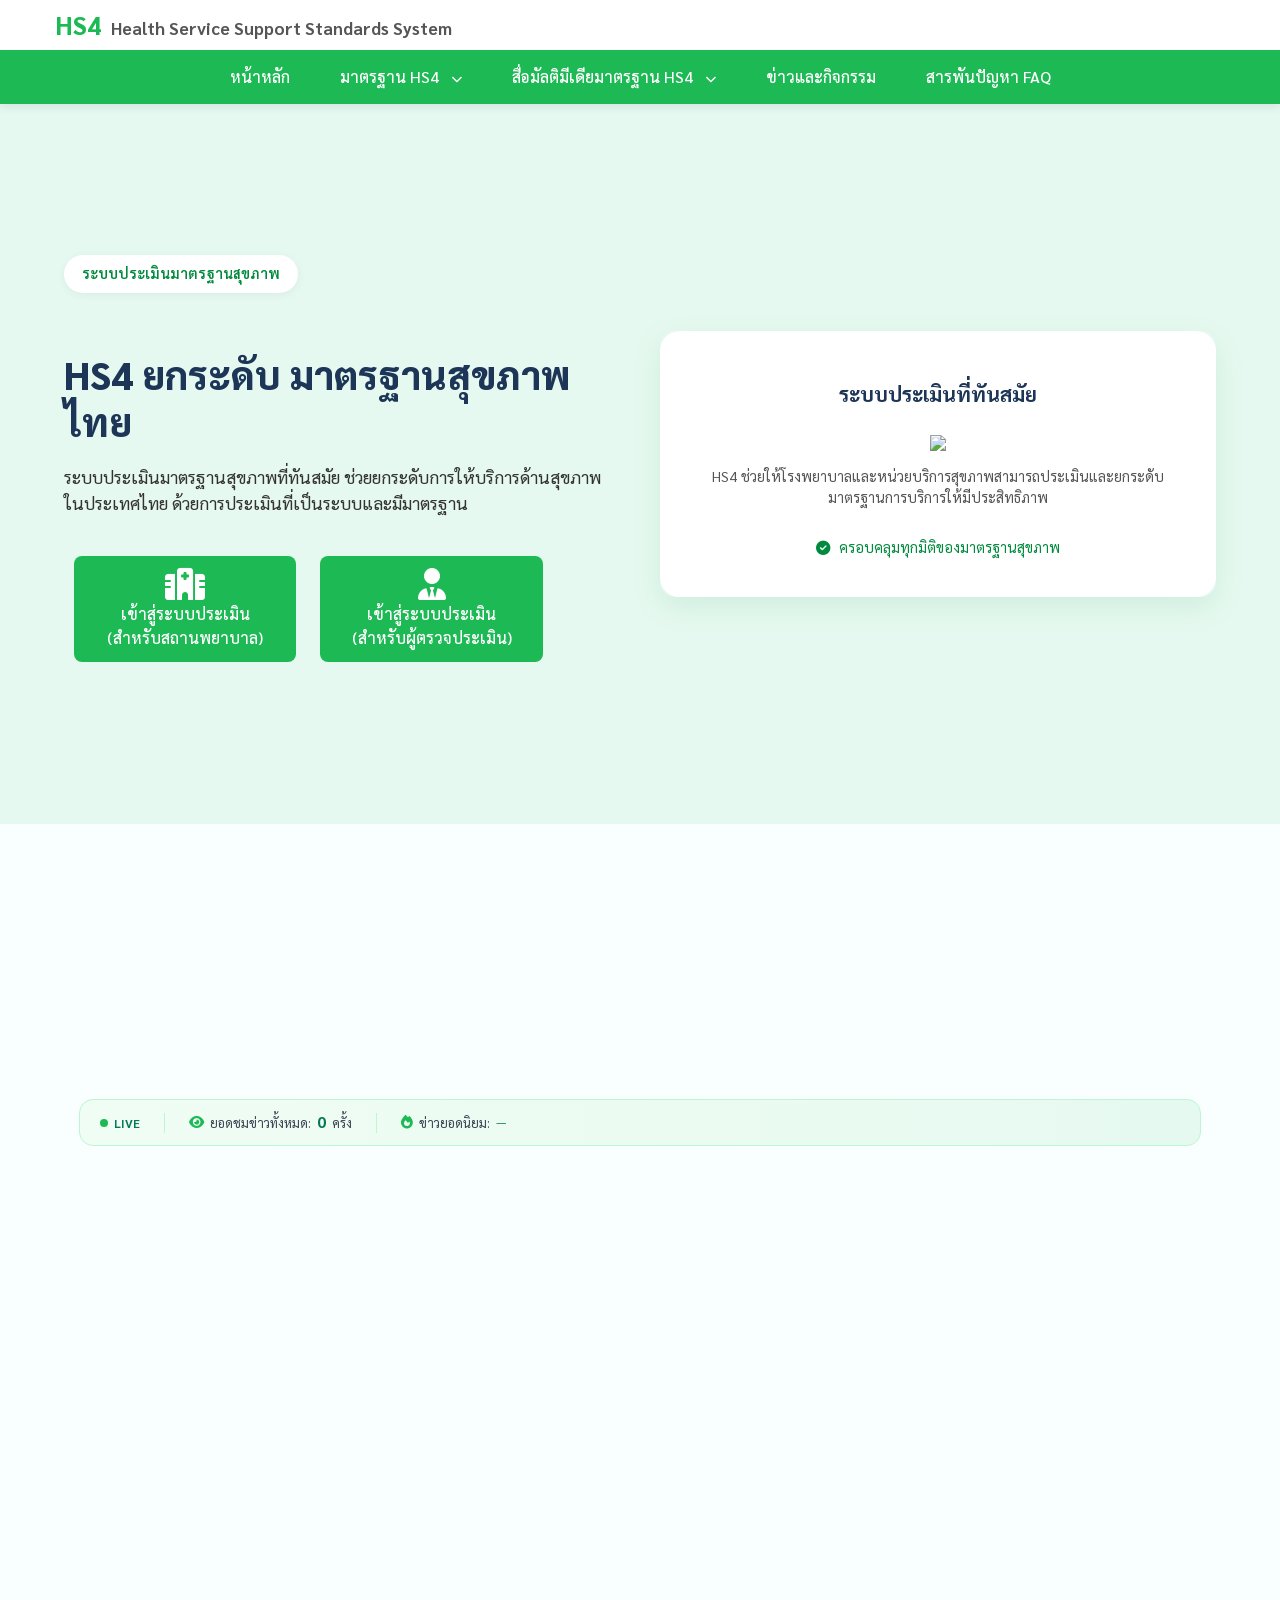
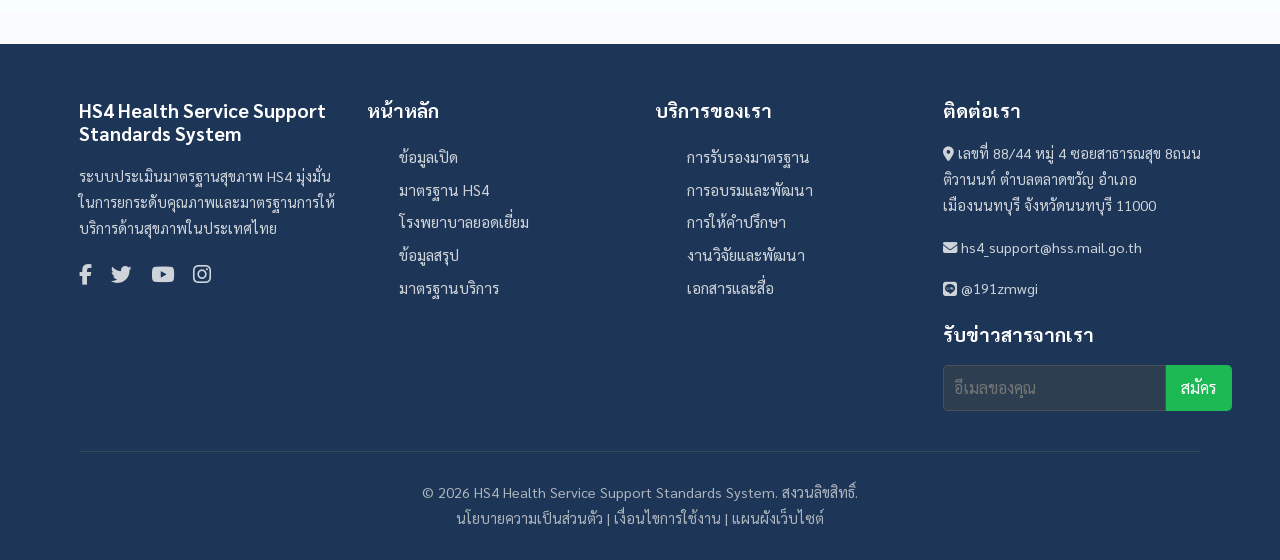
==== commit 49cc7fea: "Add files via upload" ====
--- a/index.html
+++ b/index.html
@@ -513,5 +513,6 @@
 
 </main>
 <script src="script.js"></script>
+<script src="vc_news_addon.js"></script>
 </body>
 </html>
